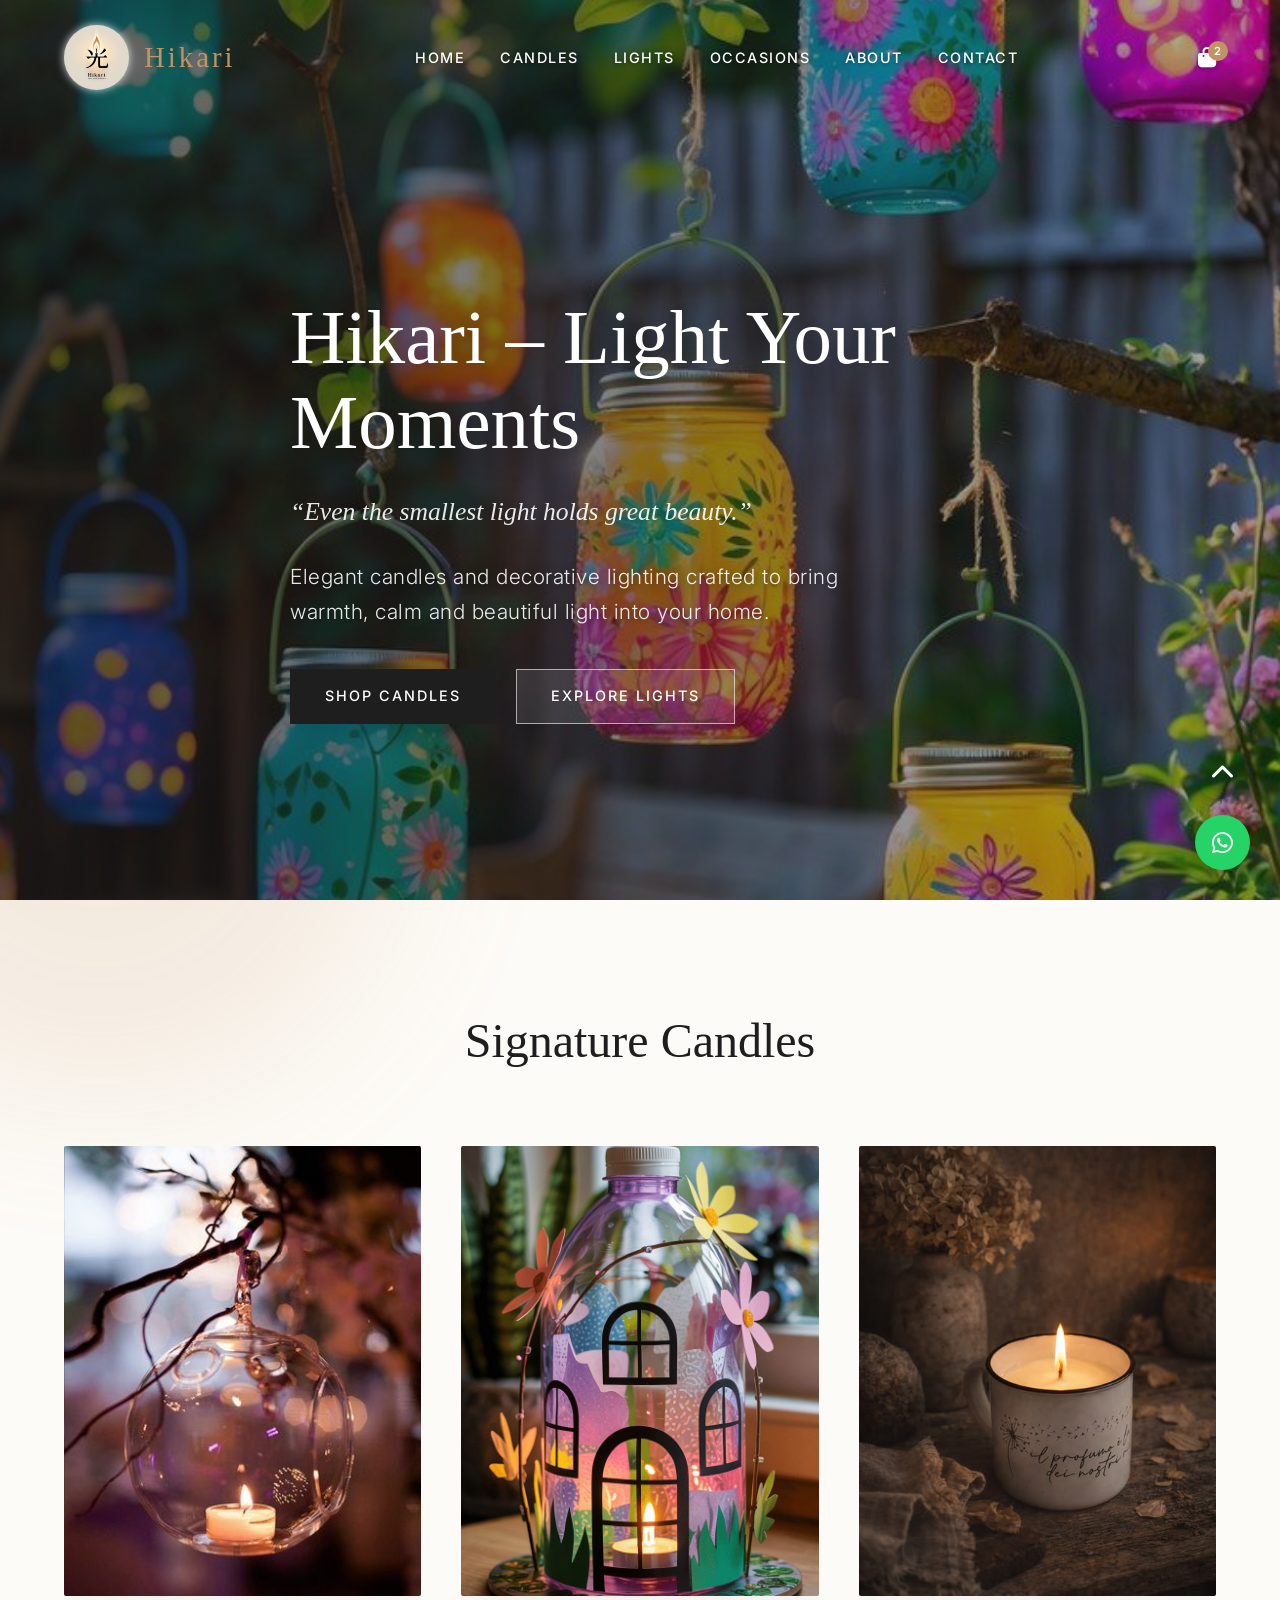
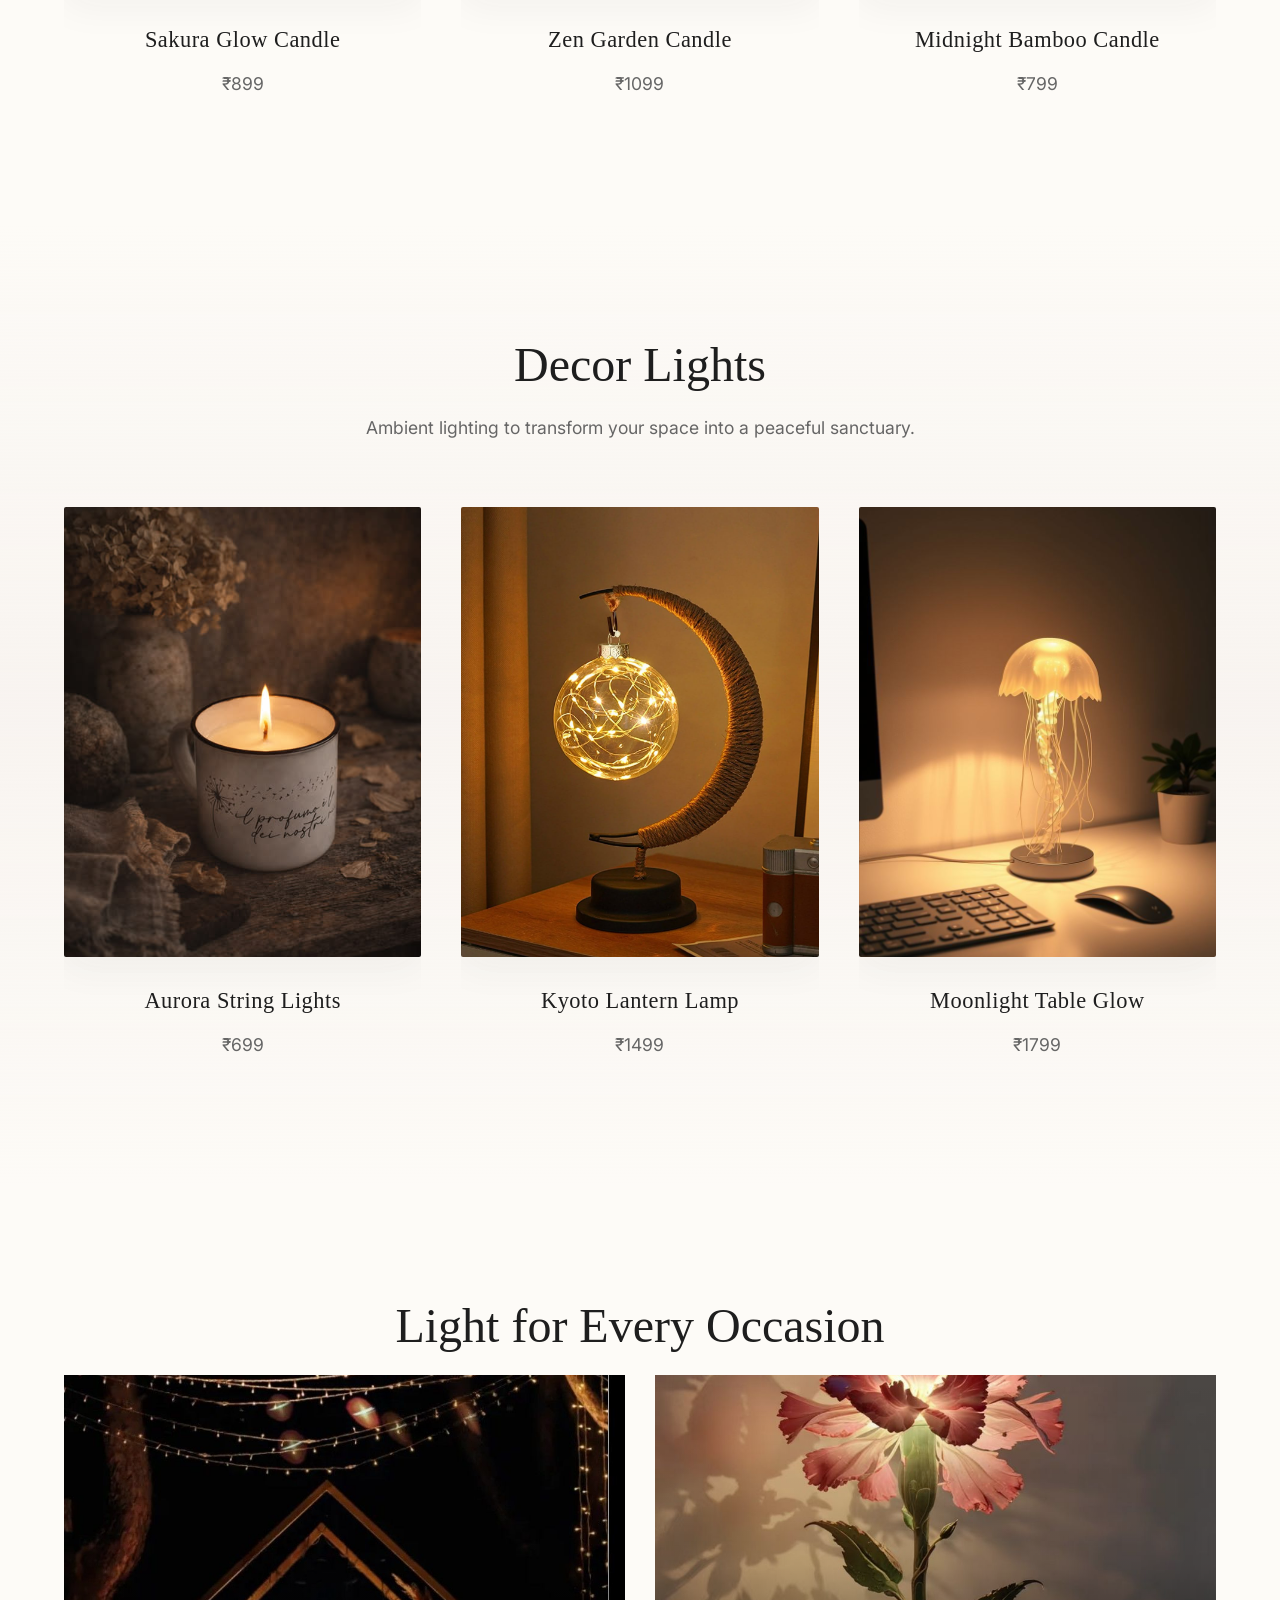
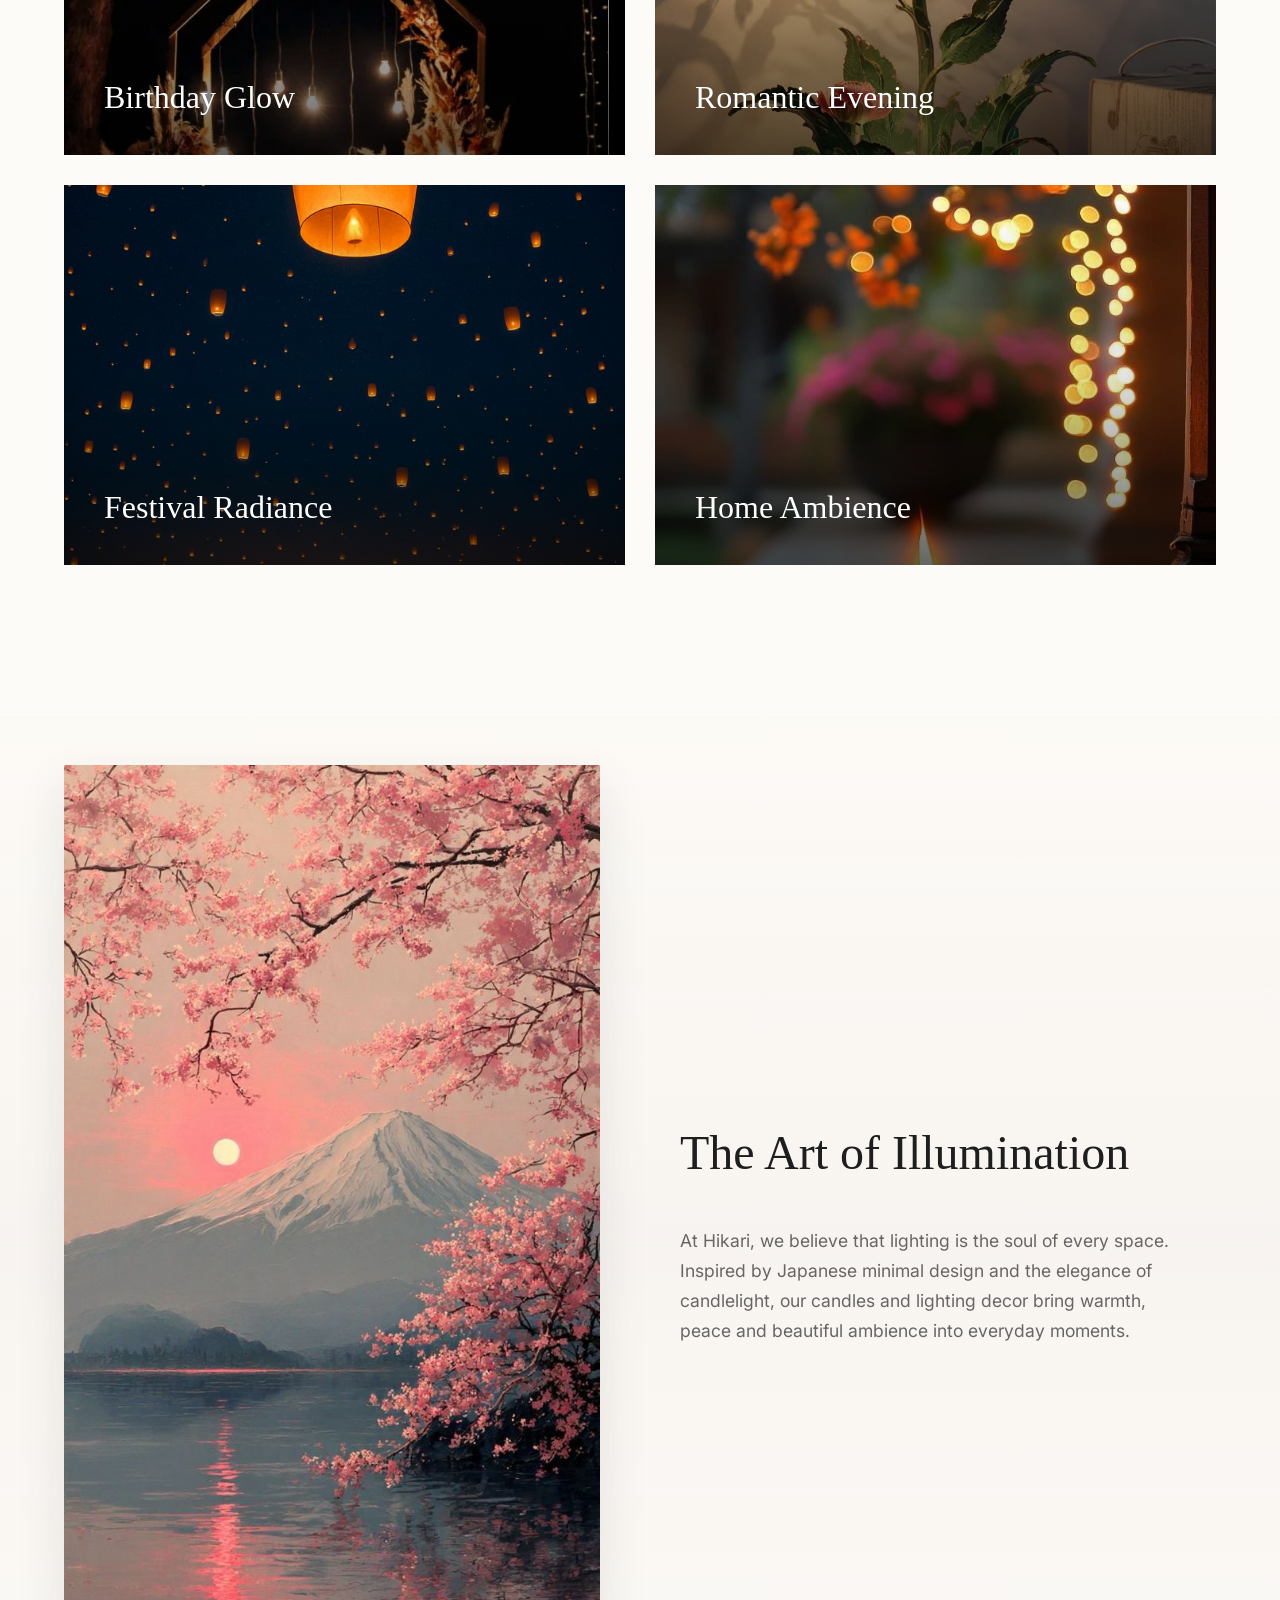
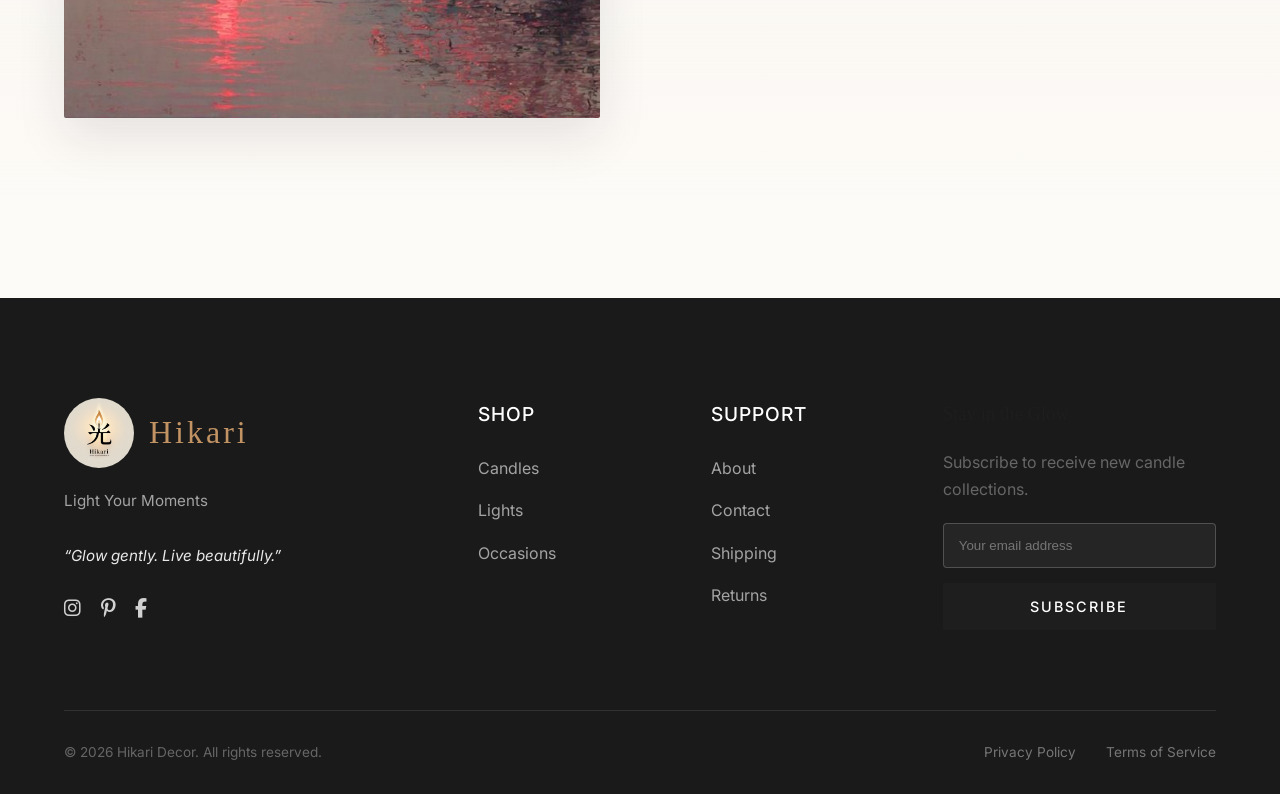
==== index.html @ 6f5111b5 "first commit" ====
<head>
    <meta charset="UTF-8">
    <meta name="viewport" content="width=device-width, initial-scale=1.0">
    <title>Hikari – Light Your Moments</title>
    <!-- Fonts -->
    <link rel="preconnect" href="https://fonts.googleapis.com">
    <link rel="preconnect" href="https://fonts.gstatic.com" crossorigin>
    <link
        href="https://fonts.googleapis.com/css2?family=Cinzel:wght@400;500;600;700&family=Inter:wght@300;400;500;600&display=swap"
        rel="stylesheet">
    <!-- Icons -->
    <link rel="icon" href="images/logo.jpeg">
    <link rel="stylesheet" href="https://cdnjs.cloudflare.com/ajax/libs/font-awesome/6.4.0/css/all.min.css">
    <!-- Styles -->
    <link rel="stylesheet" href="styles.css">
</head>

<body class="luxury-theme">

    <!-- Mini Cart Sidebar -->
    <div class="cart-overlay" id="cartOverlay"></div>
    <div class="cart-sidebar" id="cartSidebar">
        <div class="cart-header">
            <h3>Your Cart</h3>
            <button class="close-cart" id="closeCart" aria-label="Close Cart">
                <i class="fas fa-times"></i>
            </button>
        </div>
        <div class="cart-items">
            <!-- Example Items -->
            <div class="cart-item">
                <div class="item-details">
                    <p class="item-name">Sakura Glow Candle</p>
                    <p class="item-price">₹899</p>
                </div>
                <div class="item-qty">
                    <span>1</span>
                </div>
            </div>
            <div class="cart-item">
                <div class="item-details">
                    <p class="item-name">Aurora String Lights</p>
                    <p class="item-price">₹699</p>
                </div>
                <div class="item-qty">
                    <span>1</span>
                </div>
            </div>
        </div>
        <div class="cart-footer">
            <div class="cart-total">
                <span>Subtotal</span>
                <span>₹1598</span>
            </div>
            <button class="btn btn-outline btn-full" id="continueShopping">Continue Shopping</button>
            <button class="btn btn-primary btn-full checkout-btn">Checkout</button>
        </div>
    </div>

    <!-- Background Effects -->
    <div class="bg-effects">
        <div class="glow-orb orb-1"></div>
        <div class="glow-orb orb-2"></div>
        <div class="glow-orb orb-3"></div>
        <div id="particles-container"></div>
    </div>

    <!-- Sticky Navigation -->
    <nav class="navbar glass-nav" id="navbar">
        <div class="container nav-content">
            <a href="#home" class="logo" id="navLogo"
                style="display: flex; align-items: center; gap: 15px; text-decoration: none; position: relative;">
                <img src="images/logo.jpeg" alt="Hikari Logo" class="nav-logo-img">
                <span class="brand-name title-glow"
                    style="font-family: var(--font-serif); font-size: 1.8rem; font-weight: 500; color: var(--gold-highlight); letter-spacing: 3px; position: relative; z-index: 2;">Hikari</span>
            </a>
            <ul class="nav-links">
                <li><a href="#home">Home</a></li>
                <li><a href="#candles">Candles</a></li>
                <li><a href="#lights">Lights</a></li>
                <li><a href="#occasions">Occasions</a></li>
                <li><a href="#about">About</a></li>
                <li><a href="#contact">Contact</a></li>
            </ul>
            <div class="nav-icons">
                <a href="#" aria-label="Cart" class="cart-icon">
                    <i class="fas fa-shopping-bag"></i>
                    <span class="cart-count">2</span>
                </a>
                <button class="mobile-menu-btn" aria-label="Toggle Menu">
                    <i class="fas fa-bars"></i>
                </button>
            </div>
        </div>
    </nav>

    <!-- Hero Section -->
    <section id="home" class="hero luxury-hero hero-navbar-padding">
        <div class="hero-bg luxury-hero-bg"></div>
        <div class="hero-content container fade-in-up">
            <h1 class="hero-title glow-text">Hikari – Light Your Moments</h1>
            <p class="hero-quote"
                style="font-family: var(--font-serif); font-size: 1.6rem; font-style: italic; margin-bottom: 25px; color: rgba(255,255,255,0.9);">
                “Even the smallest light holds great beauty.”</p>
            <p class="hero-subtitle">Elegant candles and decorative lighting crafted to bring warmth, calm and beautiful
                light into your home.</p>
            <div class="hero-actions">
                <a href="#candles" class="btn btn-primary btn-glow">Shop Candles</a>
                <a href="#lights" class="btn btn-outline btn-glass">Explore Lights</a>
            </div>
        </div>
    </section>

    <!-- Candles Section -->
    <section id="candles" class="products section-padding">
        <div class="container">
            <div class="section-header text-center block-header">
                <h2 class="section-title">Signature Candles</h2>
            </div>
            <div class="product-grid columns-3">
                <!-- Product 1 -->
                <div class="product-card luxury-card reveal">
                    <div class="product-img-wrap">
                        <div class="product-img" style="background-image: url('images/candles/c1.jpg');"></div>
                    </div>
                    <div class="product-info">
                        <h3 class="product-name">Sakura Glow Candle</h3>
                        <p class="product-price">₹899</p>
                        <button class="btn btn-outline btn-full add-to-cart">Add to Cart</button>
                    </div>
                </div>
                <!-- Product 2 -->
                <div class="product-card luxury-card reveal" style="transition-delay: 0.1s;">
                    <div class="product-img-wrap">
                        <div class="product-img" style="background-image: url('images/candles/c2.jpg');"></div>
                    </div>
                    <div class="product-info">
                        <h3 class="product-name">Zen Garden Candle</h3>
                        <p class="product-price">₹1099</p>
                        <button class="btn btn-outline btn-full add-to-cart">Add to Cart</button>
                    </div>
                </div>
                <!-- Product 3 -->
                <div class="product-card luxury-card reveal" style="transition-delay: 0.2s;">
                    <div class="product-img-wrap">
                        <div class="product-img" style="background-image: url('images/candles/c3.jpg');"></div>
                    </div>
                    <div class="product-info">
                        <h3 class="product-name">Midnight Bamboo Candle</h3>
                        <p class="product-price">₹799</p>
                        <button class="btn btn-outline btn-full add-to-cart">Add to Cart</button>
                    </div>
                </div>
            </div>
        </div>
    </section>

    <!-- Lights Section -->
    <section id="lights" class="products section-padding alt-bg-gradient">
        <div class="container">
            <div class="section-header text-center block-header">
                <h2 class="section-title">Decor Lights</h2>
                <p class="section-desc">Ambient lighting to transform your space into a peaceful sanctuary.</p>
            </div>
            <div class="product-grid columns-3">
                <!-- Product 1 -->
                <div class="product-card luxury-card reveal">
                    <div class="product-img-wrap">
                        <div class="product-img" style="background-image: url('images/candles/c3.jpg');"></div>
                    </div>
                    <div class="product-info">
                        <h3 class="product-name">Aurora String Lights</h3>
                        <p class="product-price">₹699</p>
                        <button class="btn btn-outline btn-full add-to-cart">Add to Cart</button>
                    </div>
                </div>
                <!-- Product 2 -->
                <div class="product-card luxury-card reveal" style="transition-delay: 0.1s;">
                    <div class="product-img-wrap">
                        <div class="product-img" style="background-image: url('images/lights/l1.jpg');"></div>
                    </div>
                    <div class="product-info">
                        <h3 class="product-name">Kyoto Lantern Lamp</h3>
                        <p class="product-price">₹1499</p>
                        <button class="btn btn-outline btn-full add-to-cart">Add to Cart</button>
                    </div>
                </div>
                <!-- Product 3 -->
                <div class="product-card luxury-card reveal" style="transition-delay: 0.2s;">
                    <div class="product-img-wrap">
                        <div class="product-img" style="background-image: url('images/lights/l3.jpg');"></div>
                    </div>
                    <div class="product-info">
                        <h3 class="product-name">Moonlight Table Glow</h3>
                        <p class="product-price">₹1799</p>
                        <button class="btn btn-outline btn-full add-to-cart">Add to Cart</button>
                    </div>
                </div>
            </div>
        </div>
    </section>

    <!-- Occasions Section -->
    <section id="occasions" class="occasions section-padding">
        <div class="container">
            <h2 class="section-title text-center">Light for Every Occasion</h2>

            <div class="occasion-grid-4 reveal">
                <!-- Card 1 -->
                <div class="occasion-card">
                    <img src="images/occasions/bd.jpg" class="occasion-img" alt="Birthday Glow">
                    <div class="occasion-overlay">
                        <h4>Birthday Glow</h4>
                    </div>
                </div>
                <!-- Card 2 -->
                <div class="occasion-card">
                    <img src="images/occasions/r1.jpg" class="occasion-img" alt="Romantic Evening">
                    <div class="occasion-overlay">
                        <h4>Romantic Evening</h4>
                    </div>
                </div>
                <!-- Card 3 -->
                <div class="occasion-card">
                    <img src="images/occasions/fs.jpg" class="occasion-img" alt="Festival Radiance">
                    <div class="occasion-overlay">
                        <h4>Festival Radiance</h4>
                    </div>
                </div>
                <!-- Card 4 -->
                <div class="occasion-card">
                    <img src="images/occasions/hm.jpg" class="occasion-img" alt="Home Ambience">
                    <div class="occasion-overlay">
                        <h4>Home Ambience</h4>
                    </div>
                </div>
            </div>
        </div>
    </section>

    <!-- About Hikari -->
    <section id="about" class="about section-padding alt-bg-gradient">
        <div class="container">
            <div class="about-grid">
                <div class="about-img reveal">
                    <img src="images/art.jpg" alt="Making of Hikari Candles">
                </div>
                <div class="about-content reveal" style="transition-delay: 0.2s;">
                    <h2 class="section-title">The Art of Illumination</h2>
                    <p>At Hikari, we believe that lighting is the soul of every space. Inspired by Japanese minimal
                        design and the elegance of candlelight, our candles and lighting decor bring warmth, peace and
                        beautiful ambience into everyday moments.</p>
                </div>
            </div>
        </div>
    </section>

    <footer id="contact" class="footer luxury-footer">
        <div class="container footer-grid">
            <div class="footer-brand">
                <a href="#home" class="logo"
                    style="display: flex; align-items: center; gap: 15px; margin-bottom: 20px; text-decoration: none;">
                    <img src="images/logo.jpeg" alt="Hikari Logo" class="footer-logo-img" style="margin-bottom: 0;">
                    <span class="brand-name"
                        style="font-family: var(--font-serif); font-size: 2rem; font-weight: 500; color: var(--gold-highlight); letter-spacing: 3px;">
                        Hikari</span>
                </a>
                <p>Light Your Moments</p>
                <p style="font-style: italic; margin-top: 15px; color: rgba(255,255,255,0.9);">“Glow gently. Live
                    beautifully.”</p>
                <div class="social-links" style="margin-top: 25px;">
                    <a href="#" aria-label="Instagram"><i class="fab fa-instagram"></i></a>
                    <a href="#" aria-label="Pinterest"><i class="fab fa-pinterest-p"></i></a>
                    <a href="#" aria-label="Facebook"><i class="fab fa-facebook-f"></i></a>
                </div>
            </div>

            <div class="footer-links">
                <h3>Shop</h3>
                <ul>
                    <li><a href="#candles">Candles</a></li>
                    <li><a href="#lights">Lights</a></li>
                    <li><a href="#occasions">Occasions</a></li>
                </ul>
            </div>

            <div class="footer-links">
                <h3>Support</h3>
                <ul>
                    <li><a href="#about">About</a></li>
                    <li><a href="#contact">Contact</a></li>
                    <li><a href="#">Shipping</a></li>
                    <li><a href="#">Returns</a></li>
                </ul>
            </div>

            <div class="footer-newsletter">
                <h3>Stay in the Glow</h3>
                <p>Subscribe to receive new candle collections.</p>
                <form class="newsletter-form"
                    style="display: flex; flex-direction: column; gap: 15px; margin-top: 20px;">
                    <input type="email" placeholder="Your email address"
                        style="padding: 14px 15px; border: 1px solid rgba(255,255,255,0.2); background: rgba(255,255,255,0.05); color: white; border-radius: 4px; outline: none; transition: border-color 0.3s ease;">
                    <button type="submit" class="btn btn-primary"
                        style="padding: 14px 15px; width: 100%; text-align: center;">Subscribe</button>
                </form>
            </div>
        </div>

        <div class="footer-bottom container">
            <p>&copy; 2026 Hikari Decor. All rights reserved.</p>
            <div class="footer-legal">
                <a href="#">Privacy Policy</a>
                <a href="#">Terms of Service</a>
            </div>
        </div>
    </footer>

    <!-- Floating Widgets -->
    <div class="floating-widgets">
        <button class="floating-btn back-to-top" id="backToTop" aria-label="Back to Top">
            <i class="fas fa-chevron-up"></i>
        </button>
        <a href="https://wa.me/something" class="floating-btn whatsapp-btn" aria-label="Chat to Order"
            title="Chat to Order">
            <i class="fab fa-whatsapp"></i>
            <span class="tooltip">Chat to Order</span>
        </a>
    </div>

    <script src="script.js"></script>
</body>

</html>
---- styles.css ----
/* =========================================
   VARIABLES & TOKENS (LUXURY THEME)
   ========================================= */
:root {
    /* Color Theme */
    --bg-cream: #FDFBF7;
    --bg-cream-darker: #F5EFEB;
    --candle-glow: #FFA040;
    --glow-light: rgba(255, 160, 64, 0.3);
    --gold-highlight: #C29363;
    --text-dark: #1E1E1E; /* Charcoal */
    --text-muted: #666666;
    --white: #FFFFFF;

    /* Typography */
    --font-serif: 'Playfair Display', serif;
    --font-sans: 'Inter', sans-serif;

    /* Spacing & Layout */
    --section-padding: 100px 0;
    --container-width: 1280px;
    --border-radius: 6px;
    --transition: 0.4s cubic-bezier(0.25, 0.46, 0.45, 0.94);
    
    /* Box Shadows */
    --shadow-soft: 0 10px 40px rgba(30, 30, 30, 0.05);
    --shadow-hover: 0 20px 50px rgba(30, 30, 30, 0.1);
    --shadow-glow: 0 15px 35px var(--glow-light);
}

/* =========================================
   RESET & BASE STYLES
   ========================================= */
* {
    margin: 0;
    padding: 0;
    box-sizing: border-box;
}

html {
    scroll-behavior: smooth;
}

body.luxury-theme {
    font-family: var(--font-sans);
    color: var(--text-dark);
    background-color: var(--bg-cream);
    line-height: 1.7;
    overflow-x: hidden;
    position: relative;
}

/* Background Gradients & Effects */
.bg-effects {
    position: fixed;
    top: 0;
    left: 0;
    width: 100vw;
    height: 100vh;
    z-index: -2;
    pointer-events: none;
    background: linear-gradient(135deg, var(--bg-cream) 0%, #FAFAF5 50%, var(--bg-cream-darker) 100%);
}

#particles-container {
    position: absolute;
    top: 0;
    left: 0;
    width: 100%;
    height: 100%;
}

.particle {
    position: absolute;
    background-color: #ffb7c5; /* Soft sakura pink */
    opacity: 0;
    pointer-events: none;
    /* Create a petal shape using border-radius and box-shadow */
    border-radius: 15px 0 15px 0;
    box-shadow: inset -2px -2px 4px rgba(0,0,0,0.05);
    animation: fallSakura linear infinite;
    z-index: -1;
}

@keyframes fallSakura {
    0% {
        transform: translate3d(0, -10vh, 0) rotate(0deg);
        opacity: 0;
    }
    10% {
        opacity: 0.8;
    }
    90% {
        opacity: 0.8;
    }
    100% {
        transform: translate3d(var(--drift, 50px), 110vh, 0) rotate(var(--spin, 360deg));
        opacity: 0;
    }
}

/* =========================================
   GLITTER EFFECT
   ========================================= */
.glitter {
    position: absolute;
    width: 2px;
    height: 2px;
    background: var(--gold-highlight);
    border-radius: 50%;
    box-shadow: 0 0 4px var(--gold-highlight), 0 0 8px var(--white);
    opacity: 0;
    animation: sparkle infinite alternate ease-in-out;
    pointer-events: none;
    z-index: -1;
}

@keyframes sparkle {
    0% { transform: scale(0.5); opacity: 0; }
    50% { transform: scale(1.5); opacity: 0.8; }
    100% { transform: scale(0.5); opacity: 0; }
}

/* =========================================
   LOGO INTERACTIONS
   ========================================= */
.logo {
    position: relative;
    text-decoration: none;
}

.logo::before {
    content: '';
    position: absolute;
    top: 50%;
    left: 50%;
    width: 0;
    height: 0;
    background: radial-gradient(circle, rgba(200, 162, 122, 0.6) 0%, rgba(200, 162, 122, 0) 70%);
    border-radius: 50%;
    transform: translate(-50%, -50%);
    z-index: 1;
    opacity: 0;
    transition: width 0.4s ease, height 0.4s ease, opacity 0.4s ease;
    pointer-events: none;
}

.logo img {
    border-radius: 50%;
    position: relative;
    z-index: 2;
}

.logo img:hover {
    transform: scale(1.05);
}

.logo img:hover::before {
    width: 300px;
    height: 300px;
    opacity: 1;
}

.logo.ripple::after {
    content: '';
    position: absolute;
    top: 50%;
    left: 25px; /* Adjusting to center of image, not the whole flex container */
    width: 60px;
    height: 60px;
    background: transparent;
    border: 2px solid var(--gold-highlight);
    border-radius: 50%;
    transform: translate(-50%, -50%) scale(1);
    opacity: 1;
    animation: clickRipple 0.6s ease-out forwards;
    pointer-events: none;
}

@keyframes clickRipple {
    0% { transform: translate(-50%, -50%) scale(1); opacity: 0.8; }
    100% { transform: translate(-50%, -50%) scale(2.5); opacity: 0; }
}

/* =========================================
   BRAND NAME SHIMMER EFFECT
   ========================================= */
.brand-name {
    display: inline-block;
    cursor: pointer;
    transition: transform 0.3s ease, text-shadow 0.3s ease;
}

.brand-name:hover {
    transform: scale(1.05);
    text-shadow: 0 0 20px rgba(200, 162, 122, 0.8), 0 0 40px rgba(200, 162, 122, 0.4);
    /* Animated Gold Shimmer */
    background: linear-gradient(
        -45deg,
        var(--gold-highlight) 40%,
        #FFE5B4 50%,
        var(--gold-highlight) 60%
    );
    background-size: 200% auto;
    color: transparent;
    -webkit-background-clip: text;
    background-clip: text;
    animation: goldShimmer 2s linear infinite;
}

@keyframes goldShimmer {
    to {
        background-position: 200% center;
    }
}

.glow-orb {
    position: absolute;
    border-radius: 50%;
    filter: blur(80px);
    opacity: 0.15;
    z-index: -1;
}

.orb-1 {
    width: 400px;
    height: 400px;
    background: var(--candle-glow);
    top: -100px;
    right: -100px;
}

.orb-2 {
    width: 600px;
    height: 600px;
    background: var(--gold-highlight);
    bottom: -200px;
    left: -200px;
}

.orb-3 {
    width: 300px;
    height: 300px;
    background: var(--candle-glow);
    top: 50%;
    right: 20%;
}

.alt-bg-gradient {
    background: linear-gradient(to bottom, transparent, rgba(245, 239, 235, 0.6), transparent);
}

h1, h2, h3, h4, h5, h6 {
    font-family: var(--font-serif);
    font-weight: 400;
    color: var(--text-dark);
    margin-bottom: 1.2rem;
}

.section-title {
    font-size: 3rem;
    margin-bottom: 0.5rem;
    color: var(--text-dark);
}

.section-desc {
    font-size: 1.1rem;
    color: var(--text-muted);
    max-width: 600px;
    margin: 0 auto;
}

.block-header {
    margin-bottom: 4rem;
}

p {
    margin-bottom: 1.2rem;
    color: var(--text-muted);
}

a {
    text-decoration: none;
    color: inherit;
    transition: var(--transition);
}

ul {
    list-style: none;
}

img {
    max-width: 100%;
    height: auto;
    display: block;
}

.container {
    width: 90%;
    max-width: var(--container-width);
    margin: 0 auto;
}

.section-padding {
    padding: var(--section-padding);
}

.text-center {
    text-align: center;
}

/* =========================================
   BUTTONS
   ========================================= */
.btn {
    display: inline-block;
    padding: 14px 34px;
    font-family: var(--font-sans);
    font-size: 0.9rem;
    font-weight: 500;
    text-transform: uppercase;
    letter-spacing: 2px;
    border-radius: 0;
    cursor: pointer;
    transition: var(--transition);
    border: 1px solid transparent;
}

.btn-primary {
    background-color: var(--text-dark);
    color: var(--white);
}

.btn-primary:hover, .btn-primary.btn-glow:hover {
    background-color: var(--gold-highlight);
    color: var(--white);
    box-shadow: 0 0 15px rgba(200, 162, 122, 0.6);
    transform: translateY(-2px);
}

.btn-outline {
    background-color: transparent;
    border-color: var(--text-dark);
    color: var(--text-dark);
}

.btn-outline:hover {
    background-color: var(--text-dark);
    color: var(--white);
}

.btn-glass {
    border-color: rgba(255, 255, 255, 0.6);
    color: var(--white);
    background-color: rgba(255, 255, 255, 0.1);
    backdrop-filter: blur(5px);
}

.btn-glass:hover {
    background-color: var(--white);
    color: var(--text-dark);
    border-color: var(--white);
}

.btn-full {
    width: 100%;
}

/* =========================================
   NAVIGATION (GLASSMORPHISM)
   ========================================= */
.navbar {
    position: fixed;
    top: 0;
    left: 0;
    width: 100%;
    z-index: 9999;
    background-color: transparent;
    transition: all 0.5s ease;
    padding: 25px 0;
}

.navbar.scrolled {
    background-color: rgba(253, 251, 247, 0.85); /* semi-transparent cream */
    backdrop-filter: blur(12px);
    -webkit-backdrop-filter: blur(12px);
    padding: 15px 0;
    box-shadow: 0 4px 30px rgba(0, 0, 0, 0.05); /* Soft shadow */
    border-bottom: 1px solid rgba(255, 255, 255, 0.3); /* Slight border for glass effect */
}

/* Ensuring text is readable against hero but also light bg when scrolled */
.navbar .nav-links a, .navbar .nav-icons a {
    color: var(--white); /* Default to white for the dark hero */
    text-shadow: 0 1px 4px rgba(0,0,0,0.4); /* Help readability on hero */
}

.navbar.scrolled .nav-links a, .navbar.scrolled .nav-icons a {
    color: var(--text-dark); /* Switch to dark when scrolled */
    text-shadow: none;
}

.nav-content {
    display: flex;
    justify-content: space-between;
    align-items: center;
}

.logo {
    display: flex;
    align-items: center;
}

.nav-logo-img {
    height: 65px; /* Larger logo per requirements */
    mix-blend-mode: multiply; /* Removes white square background */
    transition: var(--transition);
}

/* Add a subtle highlight to logo so it reads on dark backgrounds if black */
.navbar:not(.scrolled) .nav-logo-img {
   filter: drop-shadow(0px 0px 4px rgba(255,255,255,0.8));
   mix-blend-mode: screen; /* Inverts for dark hero background */
}

.navbar.scrolled .nav-logo-img {
    height: 55px; /* shrink slightly on scroll */
    mix-blend-mode: multiply; /* Standard blend on light nav */
    filter: none;
}


.nav-links {
    display: flex;
    gap: 35px;
}

.nav-links a {
    font-size: 0.9rem;
    font-weight: 500;
    text-transform: uppercase;
    letter-spacing: 1.5px;
    position: relative;
}

.nav-links a::after {
    content: '';
    position: absolute;
    bottom: -6px;
    left: 0;
    width: 0;
    height: 1px;
    background-color: var(--gold-highlight);
    transition: var(--transition);
}

.nav-links a:hover::after, .nav-links a.active::after {
    width: 100%;
}

.nav-links a:hover {
    color: var(--gold-highlight);
    text-shadow: 0 0 10px rgba(200, 162, 122, 0.4);
}

.nav-icons {
    display: flex;
    align-items: center;
    gap: 25px;
}

.nav-icons a {
    font-size: 1.3rem;
}

.nav-icons a:hover {
    color: var(--gold-highlight);
    text-shadow: 0 0 10px rgba(200, 162, 122, 0.4);
}

.cart-icon {
    position: relative;
}

.cart-count {
    position: absolute;
    top: -6px;
    right: -12px;
    background-color: var(--gold-highlight);
    color: var(--white);
    font-size: 0.7rem;
    font-family: var(--font-sans);
    font-weight: 600;
    width: 20px;
    height: 20px;
    border-radius: 50%;
    display: flex;
    align-items: center;
    justify-content: center;
    text-shadow: none;
}

.mobile-menu-btn {
    display: none;
    background: none;
    border: none;
    font-size: 1.5rem;
    cursor: pointer;
    color: inherit;
}

/* =========================================
   HERO SECTION
   ========================================= */
.hero {
    height: 100vh;
    min-height: 700px;
    position: relative;
    display: flex;
    align-items: center;
    overflow: hidden;
    z-index: 1;
}

.hero-bg {
    position: absolute;
    top: 0;
    left: 0;
    width: 100%;
    height: 100%;
    background-image: url('images/hero.jpg');
    background-size: cover;
    background-position: center;
    z-index: -1;
    transform: scale(1.03); /* for slow animation */
    animation: luxuryZoom 25s infinite alternate ease-in-out;
}

/* Subtle dark gradient overlay so text is readable */
.hero-bg::after {
    content: '';
    position: absolute;
    top: 0;
    left: 0;
    width: 100%;
    height: 100%;
    background: linear-gradient(to right, rgba(20,20,20,0.7) 0%, rgba(20,20,20,0.3) 100%);
}

@keyframes luxuryZoom {
    0% { transform: scale(1) translate(0, 0); }
    100% { transform: scale(1.1) translate(-1%, 1%); }
}

.hero-content {
    color: var(--white);
    max-width: 700px;
    padding-top: 120px; /* Increased padding to prevent navbar overlap */
    position: relative;
    z-index: 10;
}

.hero-title {
    color: var(--white);
    font-size: 4.8rem;
    line-height: 1.1;
    margin-bottom: 25px;
    text-shadow: 0 4px 30px rgba(0,0,0,0.4);
}

/* Candle glow light around hero text */
.glow-text {
    animation: textGlow 4s infinite alternate ease-in-out;
}

@keyframes textGlow {
    0% { text-shadow: 0 4px 20px rgba(255, 160, 64, 0.2); }
    100% { text-shadow: 0 4px 40px rgba(255, 160, 64, 0.6); }
}

.hero-subtitle {
    color: rgba(255,255,255,0.9);
    font-size: 1.3rem;
    margin-bottom: 40px;
    font-weight: 300;
    max-width: 600px;
    letter-spacing: 0.5px;
    text-shadow: 0 2px 10px rgba(0,0,0,0.5);
}

.hero-actions {
    display: flex;
    gap: 20px;
}

/* =========================================
   PRODUCTS (CANDLES & LIGHTS) 3-COL GRID
   ========================================= */
.columns-3 {
    display: grid;
    grid-template-columns: repeat(3, 1fr);
    gap: 40px;
}

.luxury-card {
    background-color: transparent;
    transition: var(--transition);
    cursor: pointer;
}

.product-img-wrap {
    position: relative;
    height: 450px; /* Large product images */
    overflow: hidden;
    margin-bottom: 25px;
    background-color: #EFEFEF;
    box-shadow: var(--shadow-soft);
    border-radius: 2px;
}

.product-img {
    width: 100%;
    height: 100%;
    background-size: cover;
    background-position: center;
    transition: transform 1.2s cubic-bezier(0.25, 0.46, 0.45, 0.94);
}

/* Slight zoom animation & soft shadow on hover */
.luxury-card:hover .product-img {
    transform: scale(1.08);
}

.luxury-card:hover .product-img-wrap {
    box-shadow: var(--shadow-hover);
}

.product-info {
    text-align: center;
}

.product-name {
    font-size: 1.4rem;
    margin-bottom: 10px;
    letter-spacing: 0.5px;
}

.product-price {
    font-weight: 400;
    color: var(--text-muted);
    margin-bottom: 25px;
    font-size: 1.1rem;
    font-family: var(--font-sans);
}

.product-card {
    position: relative;
    overflow: hidden;
}

.add-to-cart {
    position: absolute;
    bottom: -60px;
    left: 50%;
    transform: translateX(-50%);
    width: 80%;
    opacity: 0;
    transition: all 0.4s cubic-bezier(0.175, 0.885, 0.32, 1.275);
    background: rgba(255, 255, 255, 0.95);
    color: var(--text-dark);
    box-shadow: 0 10px 20px rgba(0,0,0,0.1);
    backdrop-filter: blur(5px);
    z-index: 10;
}

.luxury-card:hover .add-to-cart {
    opacity: 1;
    bottom: 20px;
}

/* =========================================
   OCCASIONS SECTION (4-CARD GRID)
   ========================================= */
.occasion-grid-4 {
    display: grid;
    grid-template-columns: repeat(2, 1fr);
    gap: 30px;
}

.occasion-card {
    position: relative;
    height: 380px;
    overflow: hidden;
    cursor: pointer;
}

.occasion-img {
    position: absolute;
    inset: 0;
    width: 100%;
    height: 100%;
    object-fit: cover;
    transition: transform 1.5s ease;
}

.occasion-overlay {
    position: absolute;
    inset: 0;
    background: linear-gradient(to top, rgba(0,0,0,0.6) 0%, rgba(0,0,0,0.1) 50%, rgba(0,0,0,0) 100%);
    display: flex;
    align-items: flex-end;
    padding: 40px;
}

.occasion-card h4 {
    color: var(--white);
    font-size: 2rem;
    margin: 0;
    transform: translateY(10px);
    transition: var(--transition);
}

.occasion-card:hover .occasion-img {
    transform: scale(1.05);
}

.occasion-card:hover h4 {
    transform: translateY(0);
}

/* =========================================
   ABOUT SECTION
   ========================================= */
.about-grid {
    display: grid;
    grid-template-columns: 1fr 1fr;
    gap: 80px;
    align-items: center;
}

.about-img {
    position: relative;
    border-radius: 2px;
    overflow: hidden;
    box-shadow: var(--shadow-hover);
}

.about-content {
    padding-right: 40px;
}

.about-content .section-title {
    margin-bottom: 2rem;
}

.about-content p {
    font-size: 1.1rem;
    margin-bottom: 1.5rem;
}

/* =========================================
   FOOTER (INFORMATIVE)
   ========================================= */
.luxury-footer {
    background-color: #1A1A1A; /* Very dark background for informative footer */
    color: rgba(255, 255, 255, 0.7);
    padding-top: 100px;
    margin-top: 80px;
}

.footer-grid {
    display: grid;
    grid-template-columns: 2fr 1fr 1fr 1.5fr;
    gap: 50px;
    margin-bottom: 80px;
}

.footer-logo-img {
    height: 70px;
    margin-bottom: 25px;
    border-radius: 4px;
}

.footer-brand p {
    margin-bottom: 30px;
    max-width: 320px;
    color: rgba(255, 255, 255, 0.6);
    font-size: 0.95rem;
}

.social-links {
    display: flex;
    gap: 20px;
}

.social-links a {
    color: rgba(255, 255, 255, 0.8);
    font-size: 1.2rem;
}

.social-links a:hover {
    color: var(--gold-highlight);
    transform: translateY(-3px);
}

.footer-links h3 {
    color: var(--white);
    font-size: 1.2rem;
    margin-bottom: 25px;
    letter-spacing: 1px;
    text-transform: uppercase;
    font-family: var(--font-sans);
    font-weight: 500;
}

.footer-links ul {
    display: flex;
    flex-direction: column;
    gap: 15px;
}

.footer-links a {
    color: rgba(255, 255, 255, 0.6);
}

.footer-links a:hover {
    color: var(--white);
    letter-spacing: 0.5px; /* slight text expand on hover */
}

.contact-info li {
    display: flex;
    align-items: flex-start;
    gap: 12px;
    color: rgba(255, 255, 255, 0.6);
}

.contact-info i {
    color: var(--gold-highlight);
    margin-top: 6px;
    font-size: 1.1rem;
}

.footer-bottom {
    display: flex;
    justify-content: space-between;
    align-items: center;
    padding: 30px 0;
    border-top: 1px solid rgba(255,255,255,0.1);
    color: rgba(255,255,255,0.4);
    font-size: 0.85rem;
}

.footer-bottom p {
    margin: 0;
}

.footer-legal {
    display: flex;
    gap: 30px;
}

.footer-legal a:hover {
    color: var(--white);
}


/* =========================================
   ANIMATIONS & EFFECTS
   ========================================= */
.reveal {
    opacity: 0;
    transform: translateY(40px);
    transition: all 1s cubic-bezier(0.25, 0.46, 0.45, 0.94);
}

.reveal.active {
    opacity: 1;
    transform: translateY(0);
}

.fade-in-up {
    animation: fadeInUp 1.2s forwards cubic-bezier(0.25, 0.46, 0.45, 0.94);
    opacity: 0;
}

@keyframes fadeInUp {
    from {
        opacity: 0;
        transform: translateY(50px);
    }
    to {
        opacity: 1;
        transform: translateY(0);
    }
}

/* =========================================
   CART OVERLAY & SIDEBAR
   ========================================= */
.cart-overlay {
    position: fixed;
    inset: 0;
    background: rgba(0, 0, 0, 0.4);
    backdrop-filter: blur(4px);
    z-index: 99999;
    opacity: 0;
    visibility: hidden;
    transition: opacity 0.3s ease;
}

.cart-overlay.active {
    opacity: 1;
    visibility: visible;
}

.cart-sidebar {
    position: fixed;
    top: 0;
    right: -400px;
    width: 380px;
    height: 100vh;
    background: var(--white);
    box-shadow: -5px 0 25px rgba(0, 0, 0, 0.1);
    z-index: 100000;
    transition: right 0.4s cubic-bezier(0.4, 0, 0.2, 1);
    display: flex;
    flex-direction: column;
}

.cart-sidebar.active {
    right: 0;
}

.cart-header {
    padding: 25px 30px;
    border-bottom: 1px solid rgba(0,0,0,0.05);
    display: flex;
    justify-content: space-between;
    align-items: center;
}

.cart-header h3 {
    font-size: 1.5rem;
    margin: 0;
}

.close-cart {
    background: none;
    border: none;
    font-size: 1.2rem;
    cursor: pointer;
    color: var(--text-muted);
    transition: color 0.3s ease;
}

.close-cart:hover {
    color: var(--text-dark);
}

.cart-items {
    padding: 30px;
    flex: 1;
    overflow-y: auto;
    display: flex;
    flex-direction: column;
    gap: 25px;
}

.cart-item {
    display: flex;
    justify-content: space-between;
    align-items: center;
    border-bottom: 1px solid rgba(0,0,0,0.05);
    padding-bottom: 20px;
}

.item-name {
    font-family: var(--font-serif);
    font-size: 1.1rem;
    font-weight: 600;
    margin-bottom: 5px;
}

.item-price {
    color: var(--text-muted);
}

.item-qty span {
    display: inline-block;
    padding: 5px 15px;
    background: var(--bg-color);
    border-radius: 4px;
    font-size: 0.9rem;
}

.cart-footer {
    padding: 30px;
    background: var(--bg-color);
    border-top: 1px solid rgba(0,0,0,0.05);
}

.cart-total {
    display: flex;
    justify-content: space-between;
    font-size: 1.2rem;
    font-weight: 600;
    margin-bottom: 25px;
}

.cart-footer .btn {
    margin-bottom: 10px;
}

/* =========================================
   FLOATING WIDGETS
   ========================================= */
.floating-widgets {
    position: fixed;
    bottom: 30px;
    right: 30px;
    display: flex;
    flex-direction: column;
    gap: 15px;
    z-index: 9999;
}

.floating-btn {
    width: 55px;
    height: 55px;
    border-radius: 50%;
    display: flex;
    align-items: center;
    justify-content: center;
    font-size: 1.5rem;
    color: var(--white);
    text-decoration: none;
    position: relative;
    box-shadow: 0 10px 25px rgba(0, 0, 0, 0.15);
    transition: transform 0.3s ease, box-shadow 0.3s ease;
    border: none;
    cursor: pointer;
}

.whatsapp-btn {
    background: #25D366;
    animation: glow-pulse 2s infinite ease-in-out alternate;
}

@keyframes glow-pulse {
    0% { box-shadow: 0 0 10px rgba(37, 211, 102, 0.4); }
    100% { box-shadow: 0 0 25px rgba(37, 211, 102, 0.8); }
}

.whatsapp-btn:hover {
    transform: translateY(-5px);
}

.back-to-top {
    background: var(--accent-gold);
    opacity: 0;
    visibility: hidden;
    transform: translateY(20px);
    transition: all 0.4s ease;
}

.back-to-top.visible {
    opacity: 1;
    visibility: visible;
    transform: translateY(0);
}

.back-to-top:hover {
    background: #b08253;
    transform: translateY(-5px);
}

.tooltip {
    position: absolute;
    right: 70px;
    background: var(--white);
    color: var(--text-dark);
    padding: 8px 15px;
    border-radius: 20px;
    font-size: 0.9rem;
    font-weight: 500;
    white-space: nowrap;
    opacity: 0;
    visibility: hidden;
    transform: translateX(10px);
    transition: all 0.3s ease;
    box-shadow: 0 5px 15px rgba(0,0,0,0.1);
}

.whatsapp-btn:hover .tooltip {
    opacity: 1;
    visibility: visible;
    transform: translateX(0);
}

/* =========================================
   RESPONSIVE DESIGN
   ========================================= */
@media (max-width: 1024px) {
    .columns-3 {
        grid-template-columns: repeat(2, 1fr);
    }
    .footer-grid {
        grid-template-columns: repeat(2, 1fr);
    }
    .hero-title {
        font-size: 4rem;
    }
    .product-img-wrap {
        height: 380px;
    }
}

@media (max-width: 768px) {
    .nav-links, .nav-icons:not(.cart-icon):not(.mobile-menu-btn) {
        display: none;
    }
    
    .nav-icons .cart-icon, .mobile-menu-btn {
        display: block;
    }
    
    .navbar .nav-icons a {
       color: inherit;
    }
    
    .hero-title {
        font-size: 3rem;
    }
    
    .hero-subtitle {
        font-size: 1.1rem;
    }
    
    .about-grid, .occasion-grid-4 {
        grid-template-columns: 1fr;
    }
    
    .hero-actions {
        flex-direction: column;
    }
    
    .product-img-wrap {
        height: 400px;
    }
}

@media (max-width: 576px) {
    .columns-3 {
        grid-template-columns: 1fr;
    }
    .footer-grid {
        grid-template-columns: 1fr;
    }
    .section-padding {
        padding: 60px 0;
    }
    .hero-title {
        font-size: 2.5rem;
    }
}
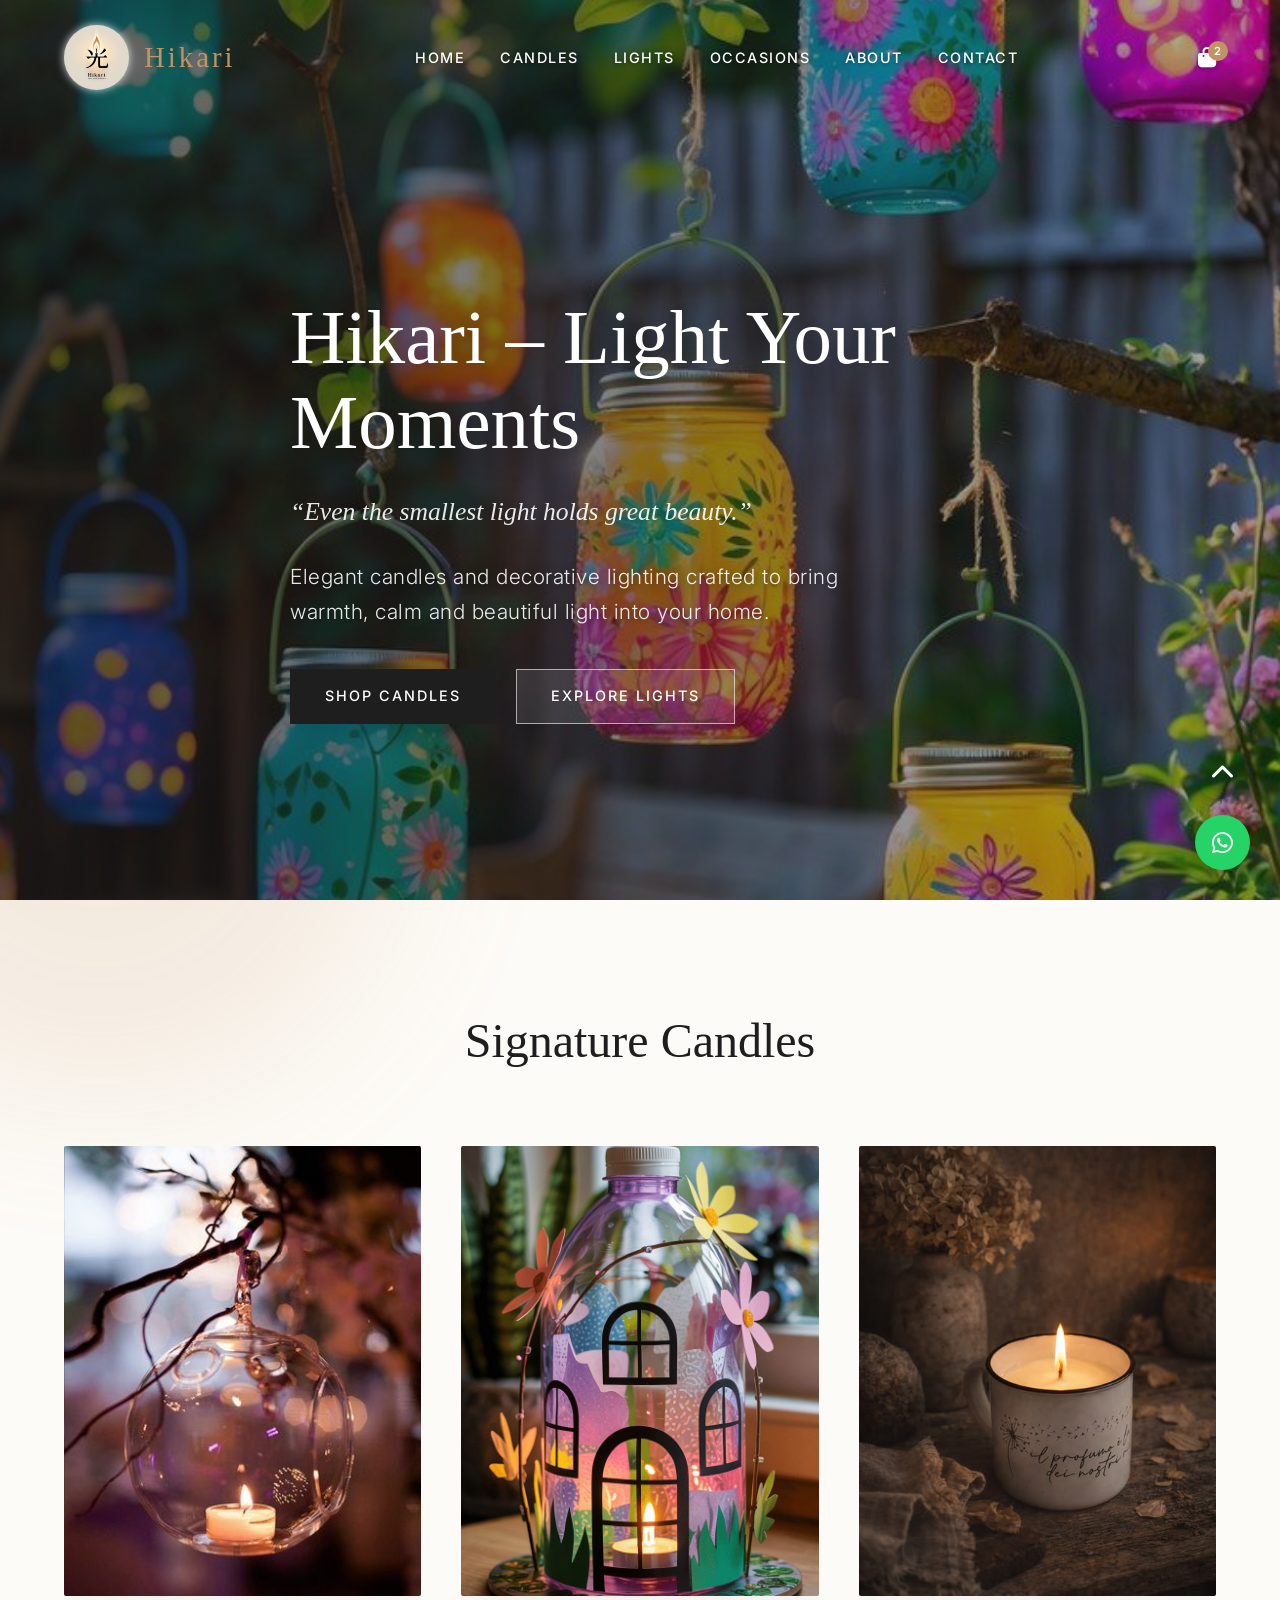
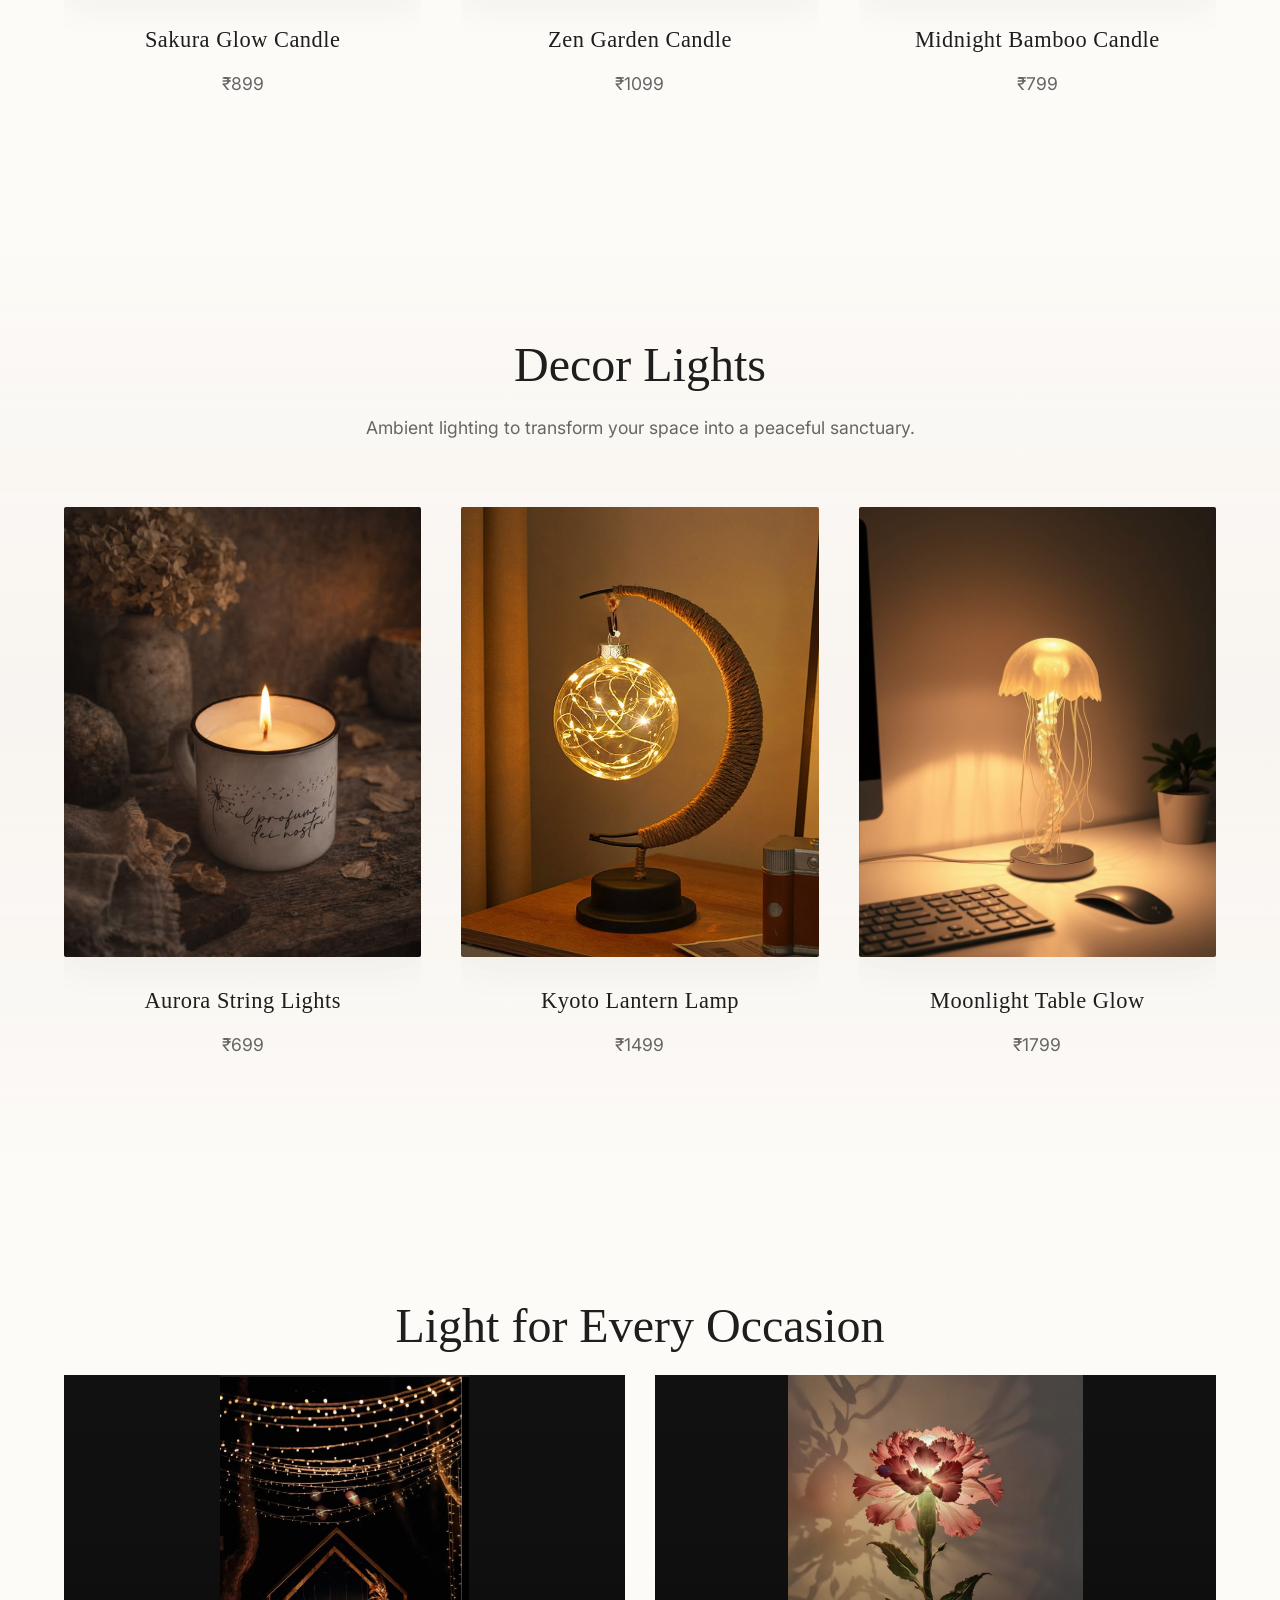
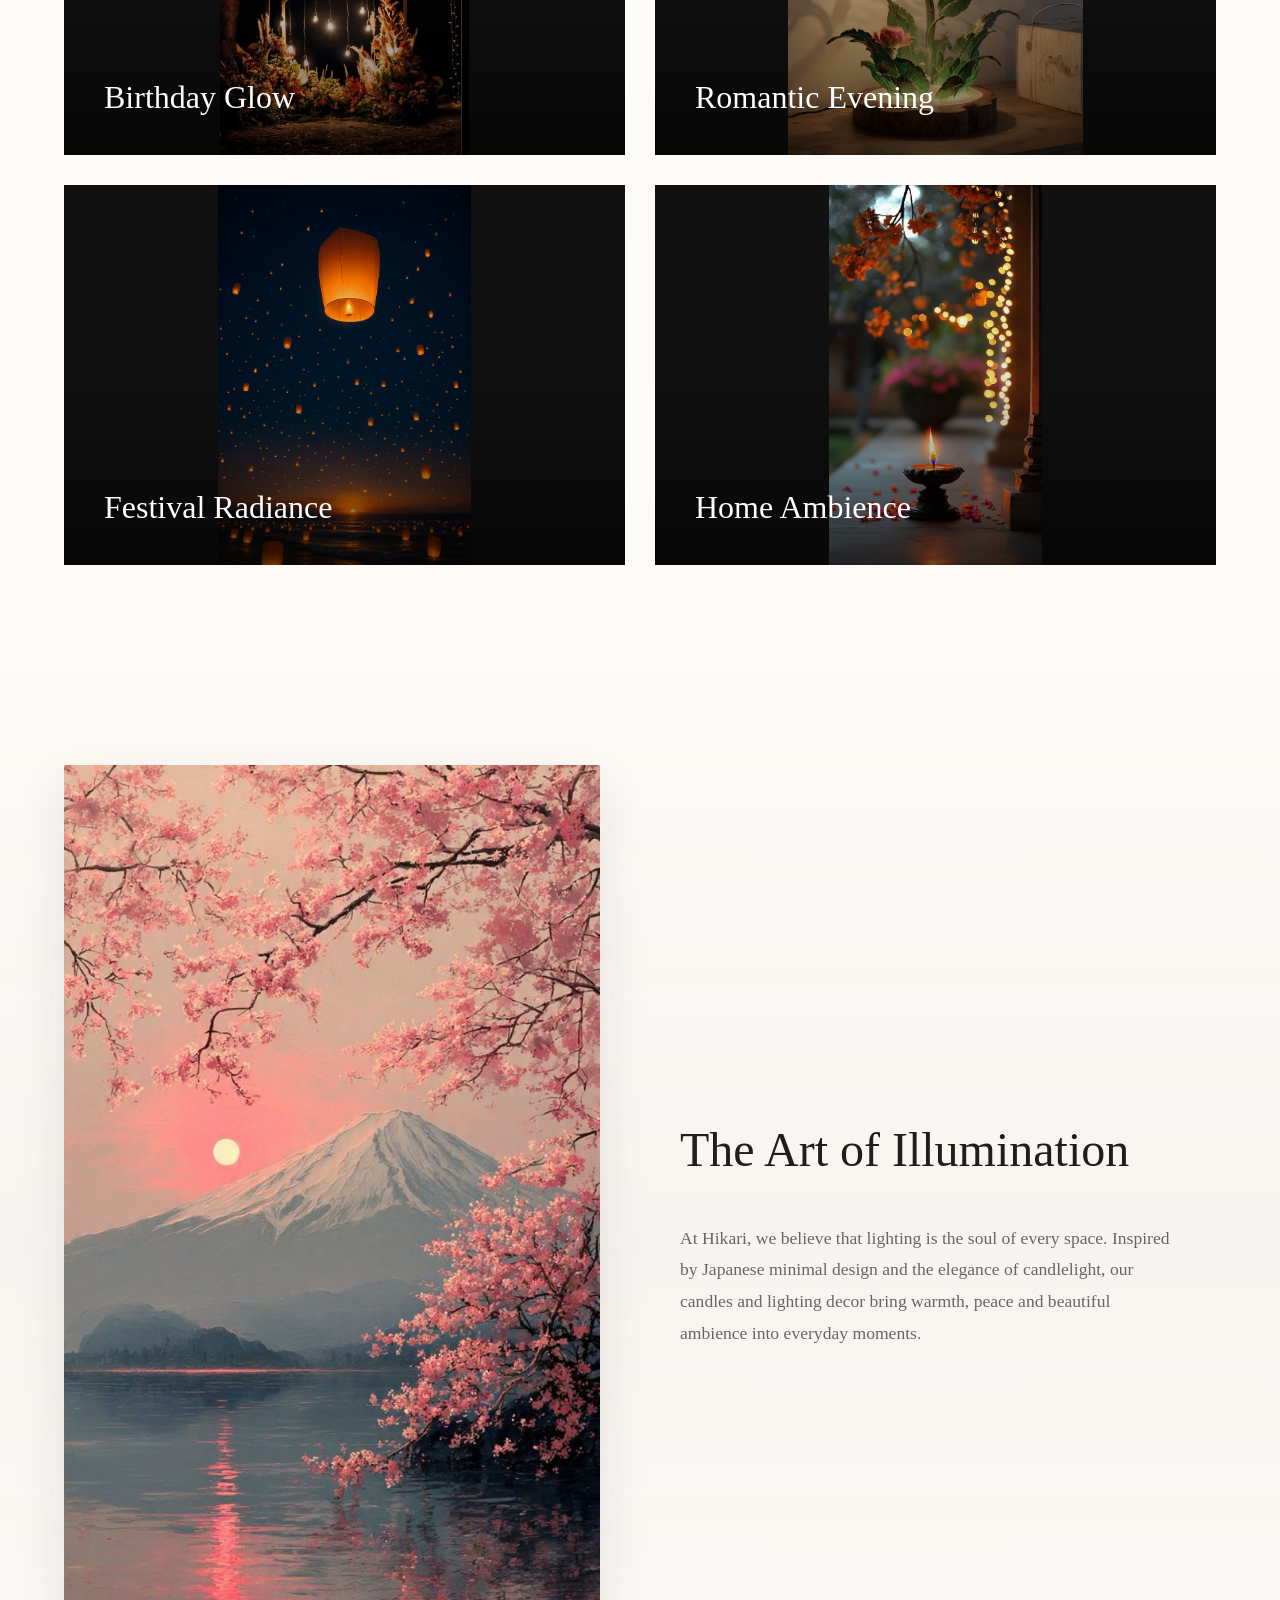
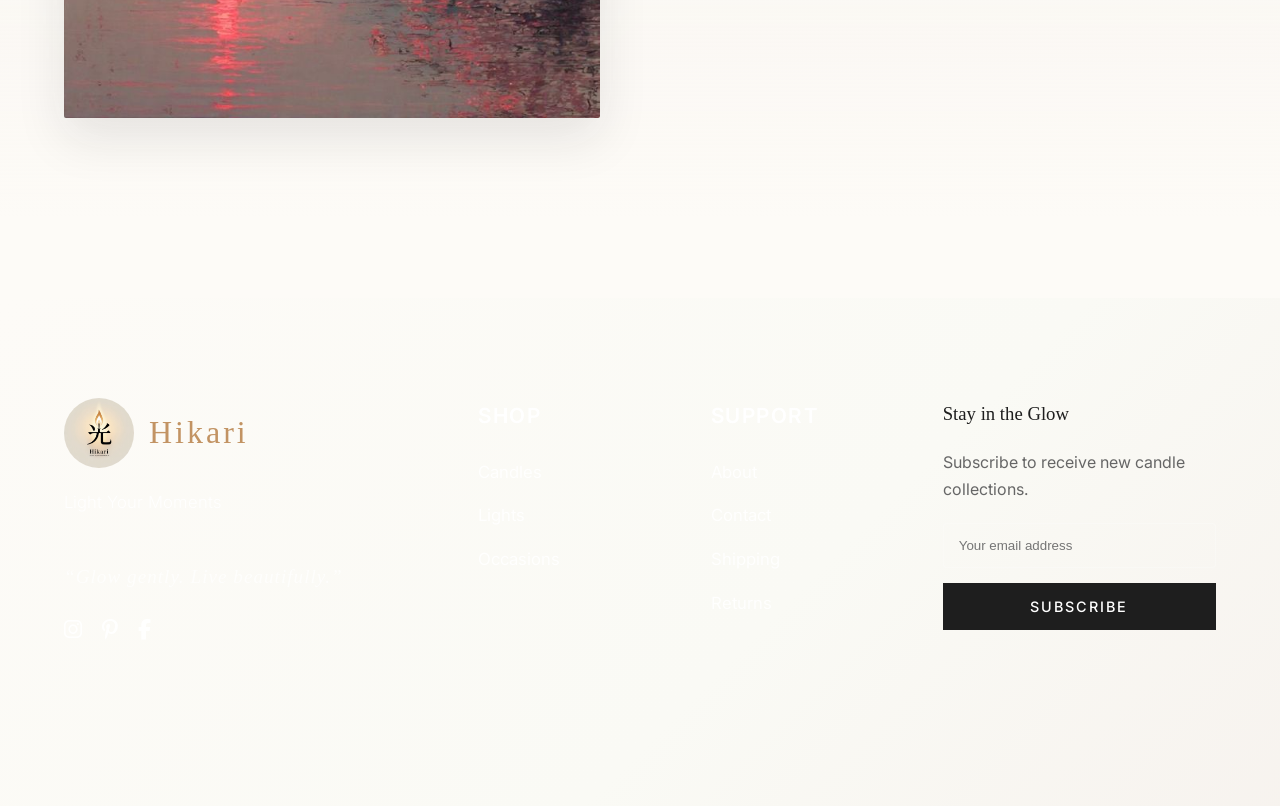
==== commit 16690559: "Update footer quote with glitter effects" ====
--- a/index.html
+++ b/index.html
@@ -255,8 +255,11 @@
         </div>
     </section>
 
-    <footer id="contact" class="footer luxury-footer">
-        <div class="container footer-grid">
+    <footer id="contact" class="footer luxury-footer" style="position: relative; overflow: hidden;">
+        <!-- Footer specific glitter background -->
+        <div id="footer-glitter" class="bg-effects" style="position: absolute; z-index: 0; pointer-events: none;"></div>
+        
+        <div class="container footer-grid" style="position: relative; z-index: 1;">
             <div class="footer-brand">
                 <a href="#home" class="logo"
                     style="display: flex; align-items: center; gap: 15px; margin-bottom: 20px; text-decoration: none;">
@@ -266,8 +269,9 @@
                         Hikari</span>
                 </a>
                 <p>Light Your Moments</p>
-                <p style="font-style: italic; margin-top: 15px; color: rgba(255,255,255,0.9);">“Glow gently. Live
-                    beautifully.”</p>
+                <div class="footer-quote brand-name" style="font-family: var(--font-serif); font-style: italic; font-size: 1.2rem; margin-top: 15px; font-weight: 500; letter-spacing: 1px;">
+                    “Glow gently. Live beautifully.”
+                </div>
                 <div class="social-links" style="margin-top: 25px;">
                     <a href="#" aria-label="Instagram"><i class="fab fa-instagram"></i></a>
                     <a href="#" aria-label="Pinterest"><i class="fab fa-pinterest-p"></i></a>
--- a/styles.css
+++ b/styles.css
@@ -696,10 +696,12 @@
 
 .occasion-img {
     position: absolute;
-    inset: 0;
+    top: 0;
+    left: 0;
     width: 100%;
     height: 100%;
-    object-fit: cover;
+    object-fit: contain; /* Shows the full image without cropping */
+    background-color: #111; /* Add a dark background to fill empty space if images are non-standard ratios */
     transition: transform 1.5s ease;
 }
 
@@ -756,6 +758,9 @@
 .about-content p {
     font-size: 1.1rem;
     margin-bottom: 1.5rem;
+    font-family: var(--font-serif); /* Modern, elegant Cinzel font */
+    font-weight: 400;
+    line-height: 1.8;
 }
 
 /* =========================================
@@ -784,8 +789,9 @@
 .footer-brand p {
     margin-bottom: 30px;
     max-width: 320px;
-    color: rgba(255, 255, 255, 0.6);
-    font-size: 0.95rem;
+    color: rgba(255, 255, 255, 0.9); /* Brighter base text */
+    font-size: 1.05rem; /* Larger font */
+    font-weight: 300;
 }
 
 .social-links {
@@ -794,8 +800,8 @@
 }
 
 .social-links a {
-    color: rgba(255, 255, 255, 0.8);
-    font-size: 1.2rem;
+    color: rgba(255, 255, 255, 0.9);
+    font-size: 1.3rem;
 }
 
 .social-links a:hover {
@@ -805,12 +811,12 @@
 
 .footer-links h3 {
     color: var(--white);
-    font-size: 1.2rem;
+    font-size: 1.3rem;
     margin-bottom: 25px;
-    letter-spacing: 1px;
+    letter-spacing: 1.5px;
     text-transform: uppercase;
     font-family: var(--font-sans);
-    font-weight: 500;
+    font-weight: 600;
 }
 
 .footer-links ul {
@@ -820,25 +826,29 @@
 }
 
 .footer-links a {
-    color: rgba(255, 255, 255, 0.6);
+    color: rgba(255, 255, 255, 0.85); /* Brighter link text */
+    font-size: 1.05rem;
+    font-weight: 400;
 }
 
 .footer-links a:hover {
     color: var(--white);
-    letter-spacing: 0.5px; /* slight text expand on hover */
+    text-shadow: 0 0 10px rgba(255,255,255,0.4); /* Add glowing readability */
 }
 
 .contact-info li {
     display: flex;
     align-items: flex-start;
     gap: 12px;
-    color: rgba(255, 255, 255, 0.6);
+    color: rgba(255, 255, 255, 0.9); /* Brighter info text */
+    font-size: 1.05rem;
+    font-weight: 400;
 }
 
 .contact-info i {
     color: var(--gold-highlight);
     margin-top: 6px;
-    font-size: 1.1rem;
+    font-size: 1.2rem;
 }
 
 .footer-bottom {
@@ -846,9 +856,10 @@
     justify-content: space-between;
     align-items: center;
     padding: 30px 0;
-    border-top: 1px solid rgba(255,255,255,0.1);
-    color: rgba(255,255,255,0.4);
-    font-size: 0.85rem;
+    border-top: 1px solid rgba(255,255,255,0.2);
+    color: rgba(255,255,255,0.8); /* Brighter copyright and links */
+    font-size: 0.95rem;
+    font-weight: 400;
 }
 
 .footer-bottom p {
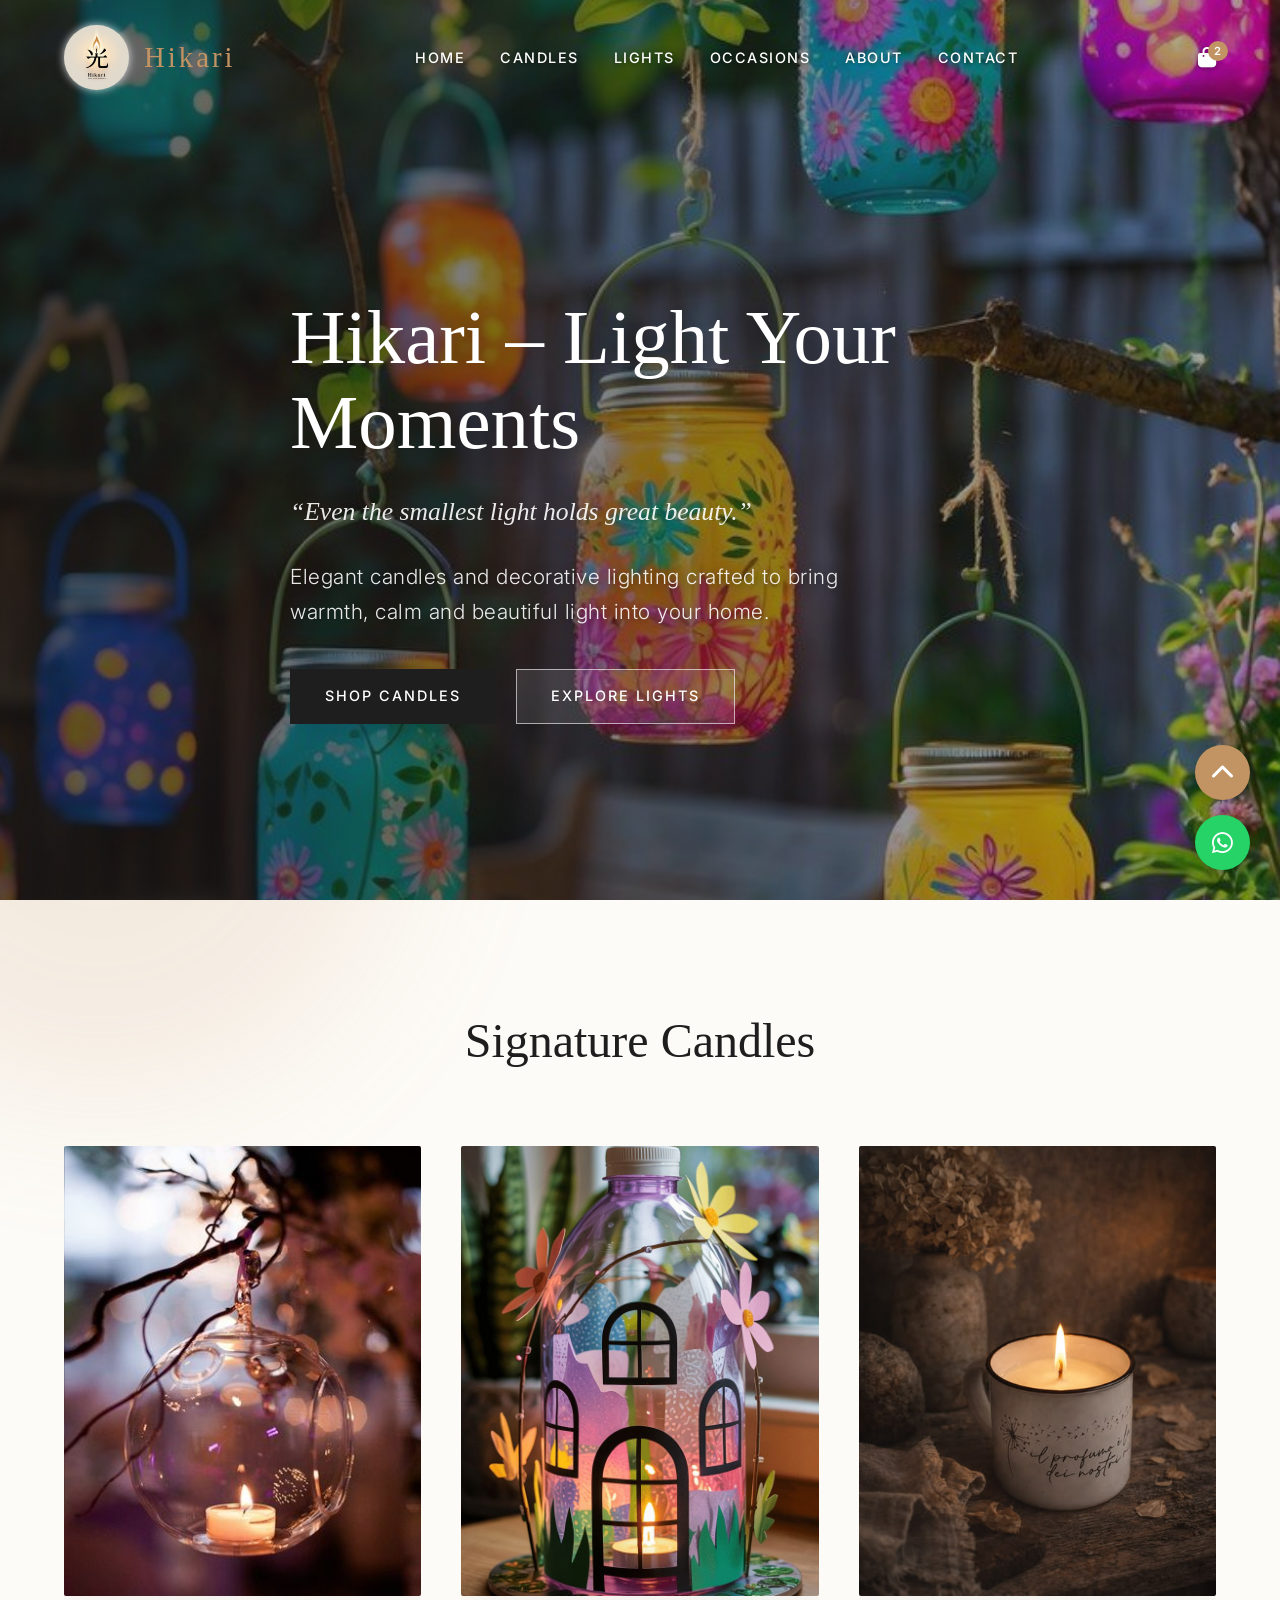
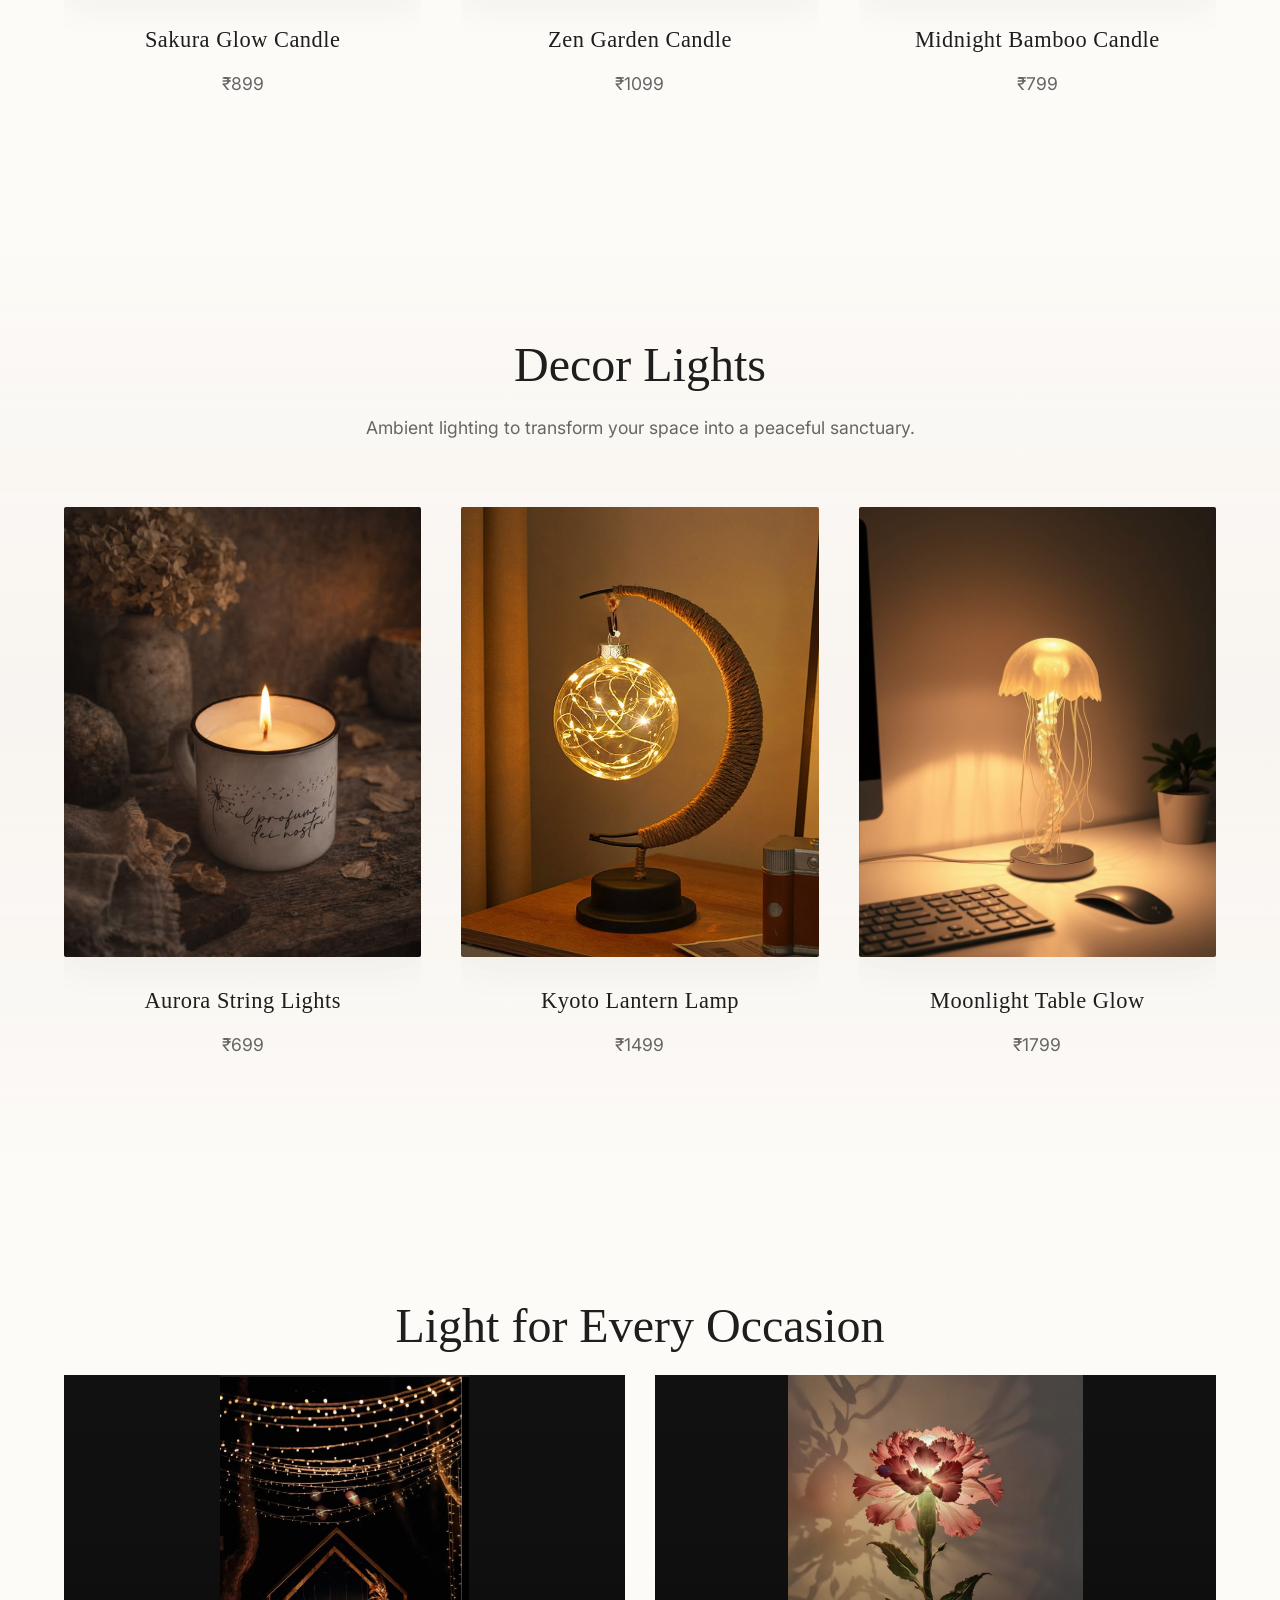
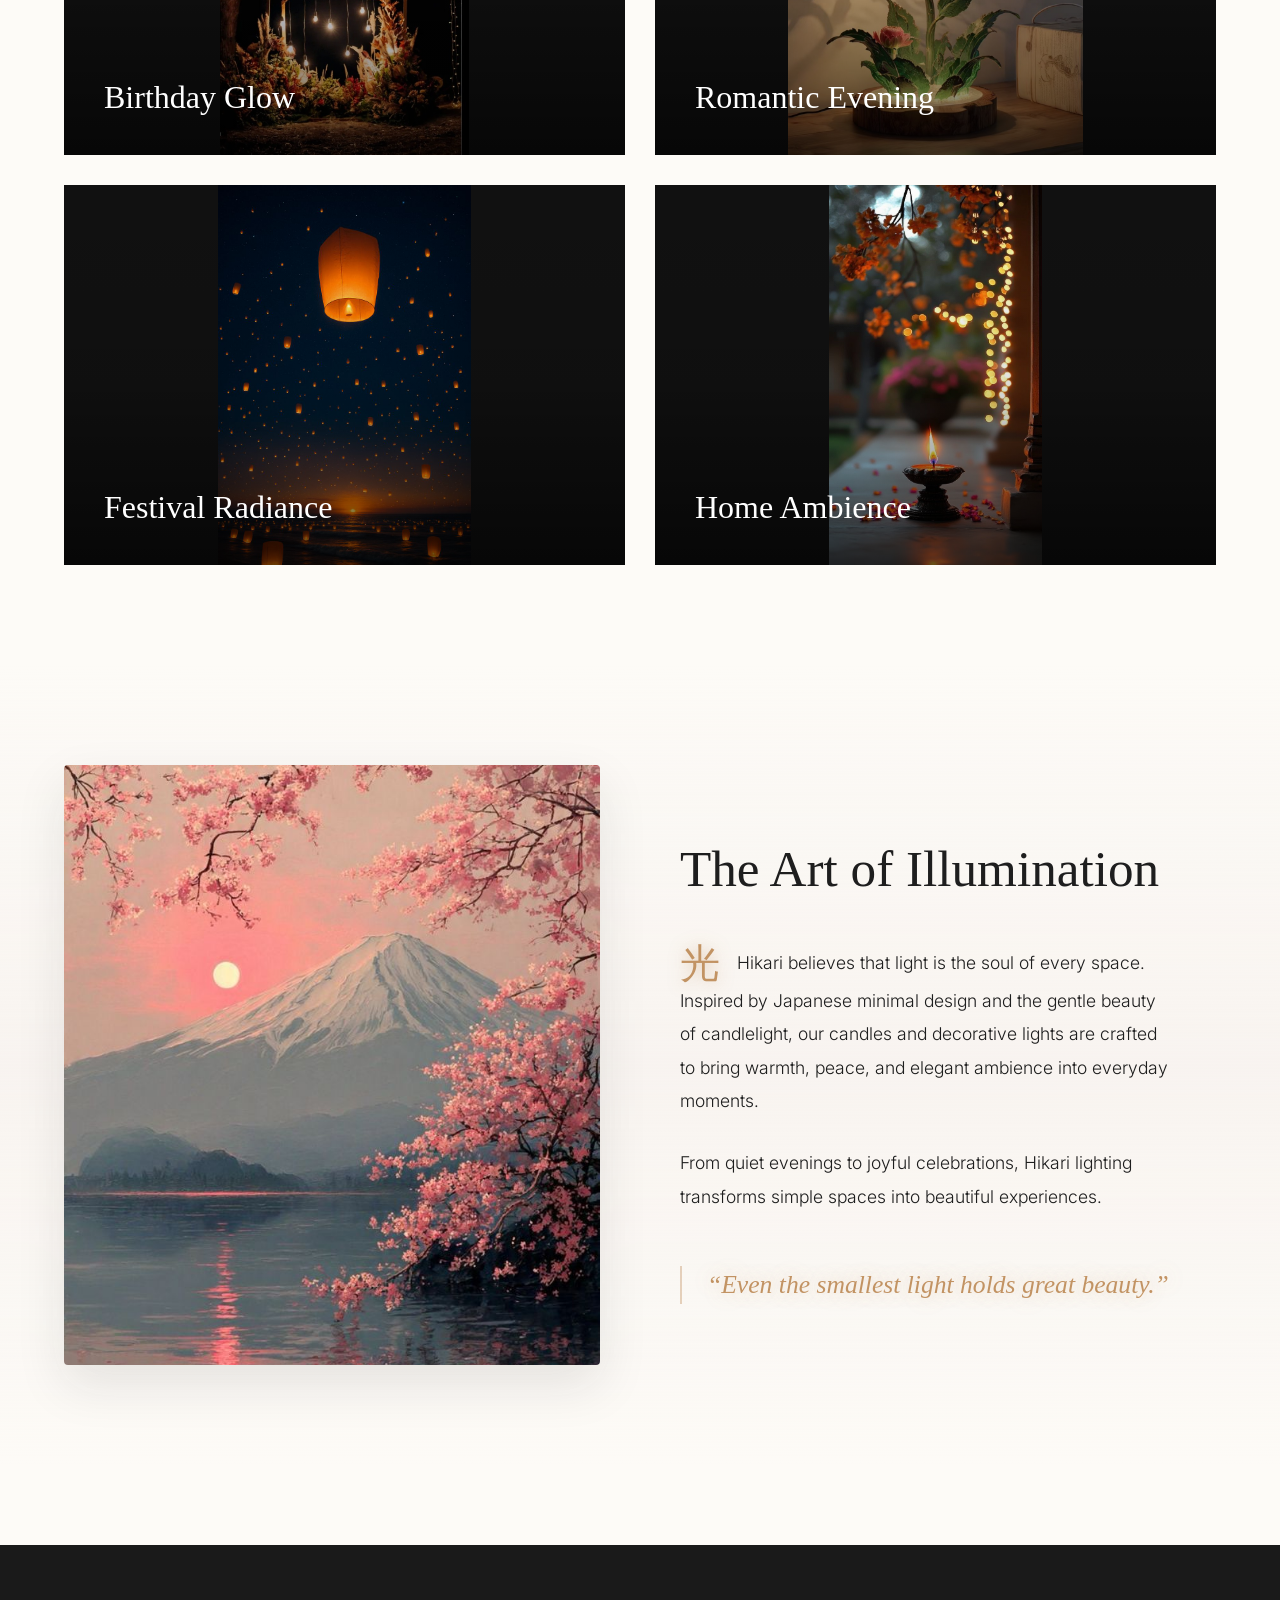
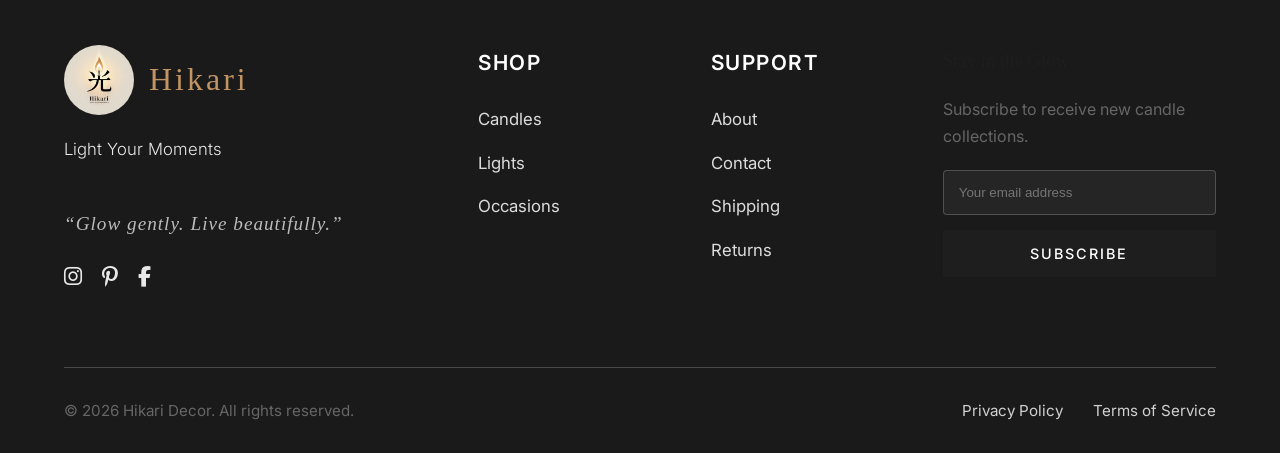
==== commit da17bc05: "the fonts are changed with sakura effects" ====
--- a/index.html
+++ b/index.html
@@ -247,17 +247,17 @@
                 </div>
                 <div class="about-content reveal" style="transition-delay: 0.2s;">
                     <h2 class="section-title">The Art of Illumination</h2>
-                    <p>At Hikari, we believe that lighting is the soul of every space. Inspired by Japanese minimal
-                        design and the elegance of candlelight, our candles and lighting decor bring warmth, peace and
-                        beautiful ambience into everyday moments.</p>
+                    <p><span class="kanji-highlight">光</span> Hikari believes that light is the soul of every space. Inspired by Japanese minimal design and the gentle beauty of candlelight, our candles and decorative lights are crafted to bring warmth, peace, and elegant ambience into everyday moments.</p>
+                    <p>From quiet evenings to joyful celebrations, Hikari lighting transforms simple spaces into beautiful experiences.</p>
+                    <blockquote class="about-quote">
+                        “Even the smallest light holds great beauty.”
+                    </blockquote>
                 </div>
             </div>
         </div>
     </section>
 
     <footer id="contact" class="footer luxury-footer" style="position: relative; overflow: hidden;">
-        <!-- Footer specific glitter background -->
-        <div id="footer-glitter" class="bg-effects" style="position: absolute; z-index: 0; pointer-events: none;"></div>
         
         <div class="container footer-grid" style="position: relative; z-index: 1;">
             <div class="footer-brand">
--- a/styles.css
+++ b/styles.css
@@ -738,29 +738,73 @@
     grid-template-columns: 1fr 1fr;
     gap: 80px;
     align-items: center;
+    position: relative;
+    z-index: 5;
 }
 
 .about-img {
     position: relative;
-    border-radius: 2px;
+    border-radius: 4px;
     overflow: hidden;
     box-shadow: var(--shadow-hover);
+    height: 100%;
+    min-height: 600px;
+}
+
+.about-img img {
+    position: absolute;
+    top: 0;
+    left: 0;
+    width: 100%;
+    height: 100%;
+    object-fit: cover;
 }
 
 .about-content {
     padding-right: 40px;
+    display: flex;
+    flex-direction: column;
+    justify-content: center;
+    position: relative;
+    z-index: 6;
 }
 
 .about-content .section-title {
     margin-bottom: 2rem;
+    font-size: 3.2rem;
+    color: var(--text-dark);
 }
 
 .about-content p {
     font-size: 1.1rem;
-    margin-bottom: 1.5rem;
-    font-family: var(--font-serif); /* Modern, elegant Cinzel font */
-    font-weight: 400;
-    line-height: 1.8;
+    margin-bottom: 1.8rem;
+    font-family: var(--font-sans);
+    font-weight: 300;
+    line-height: 1.9;
+    color: var(--text-dark);
+}
+
+.kanji-highlight {
+    font-size: 2.5rem;
+    color: var(--gold-highlight);
+    font-family: "Yu Mincho", "MS Mincho", serif;
+    text-shadow: 0 0 15px rgba(194, 147, 99, 0.5);
+    display: inline-block;
+    vertical-align: middle;
+    margin-right: 12px;
+    line-height: 1;
+}
+
+.about-quote {
+    font-family: var(--font-serif);
+    font-size: 1.6rem;
+    font-style: italic;
+    color: var(--gold-highlight);
+    margin-top: 1.5rem;
+    padding-left: 25px;
+    border-left: 2px solid rgba(194, 147, 99, 0.4);
+    text-shadow: 0 0 20px rgba(194, 147, 99, 0.4);
+    line-height: 1.5;
 }
 
 /* =========================================
@@ -778,6 +822,8 @@
     grid-template-columns: 2fr 1fr 1fr 1.5fr;
     gap: 50px;
     margin-bottom: 80px;
+    position: relative;
+    z-index: 10;
 }
 
 .footer-logo-img {
@@ -1068,11 +1114,16 @@
 }
 
 .back-to-top {
-    background: var(--accent-gold);
+    background: var(--gold-highlight);
+    color: var(--white);
     opacity: 0;
     visibility: hidden;
     transform: translateY(20px);
     transition: all 0.4s ease;
+}
+
+.back-to-top i {
+    color: var(--white);
 }
 
 .back-to-top.visible {
@@ -1152,6 +1203,15 @@
         grid-template-columns: 1fr;
     }
     
+    .about-img {
+        min-height: 400px;
+    }
+    
+    .about-content {
+        padding-right: 0;
+        padding-top: 10px;
+    }
+    
     .hero-actions {
         flex-direction: column;
     }
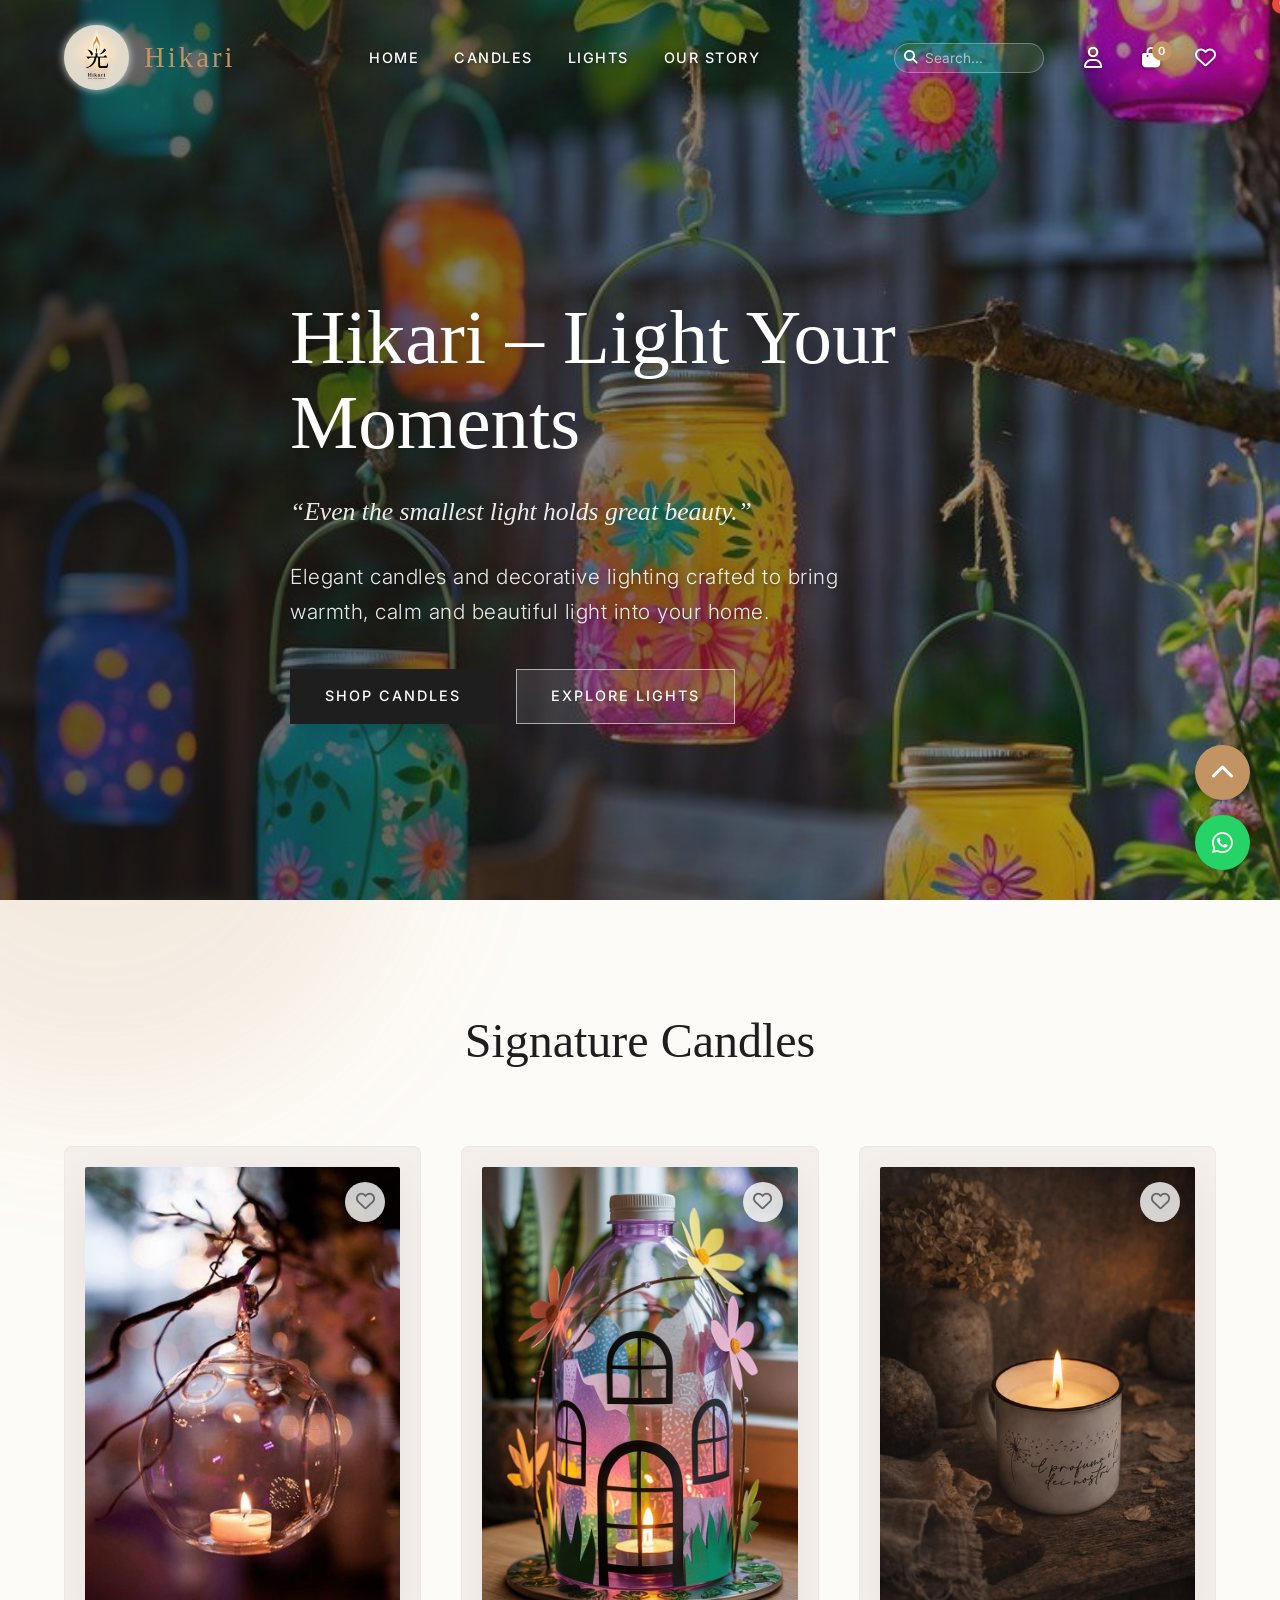
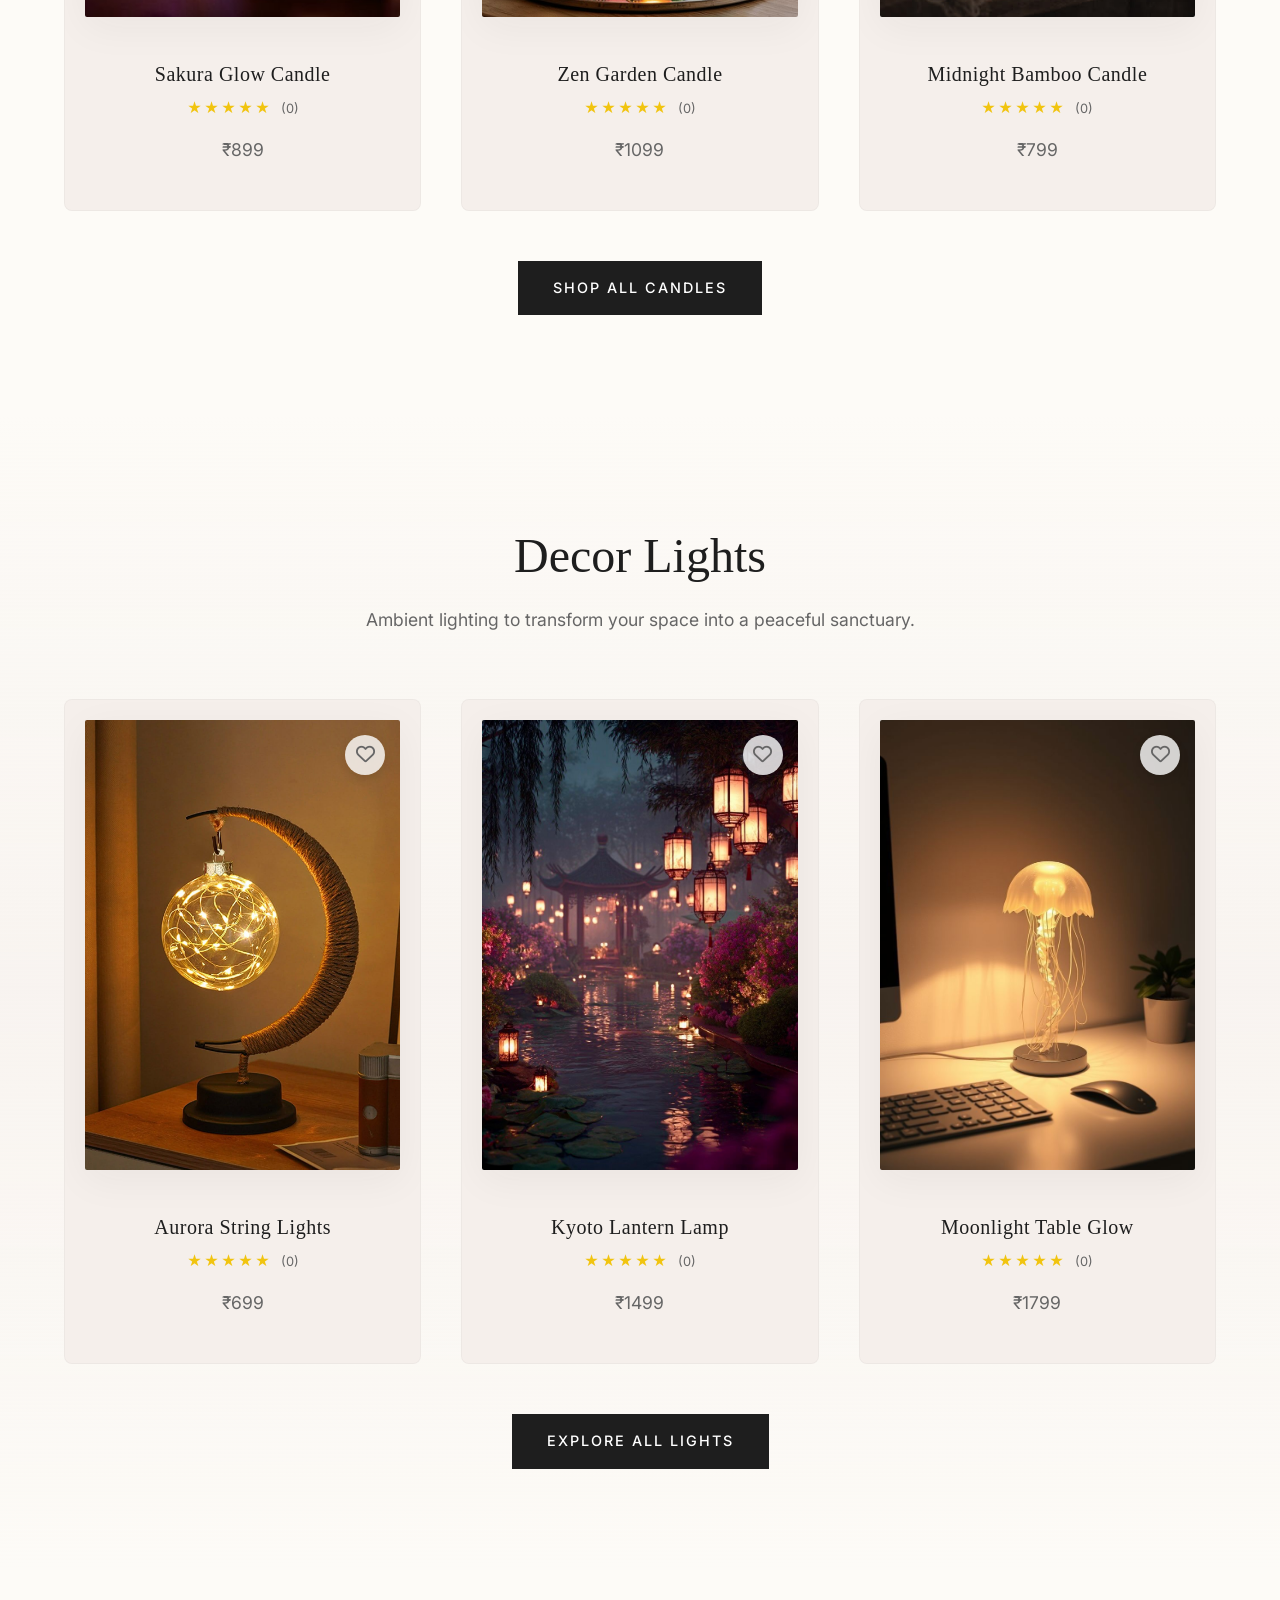
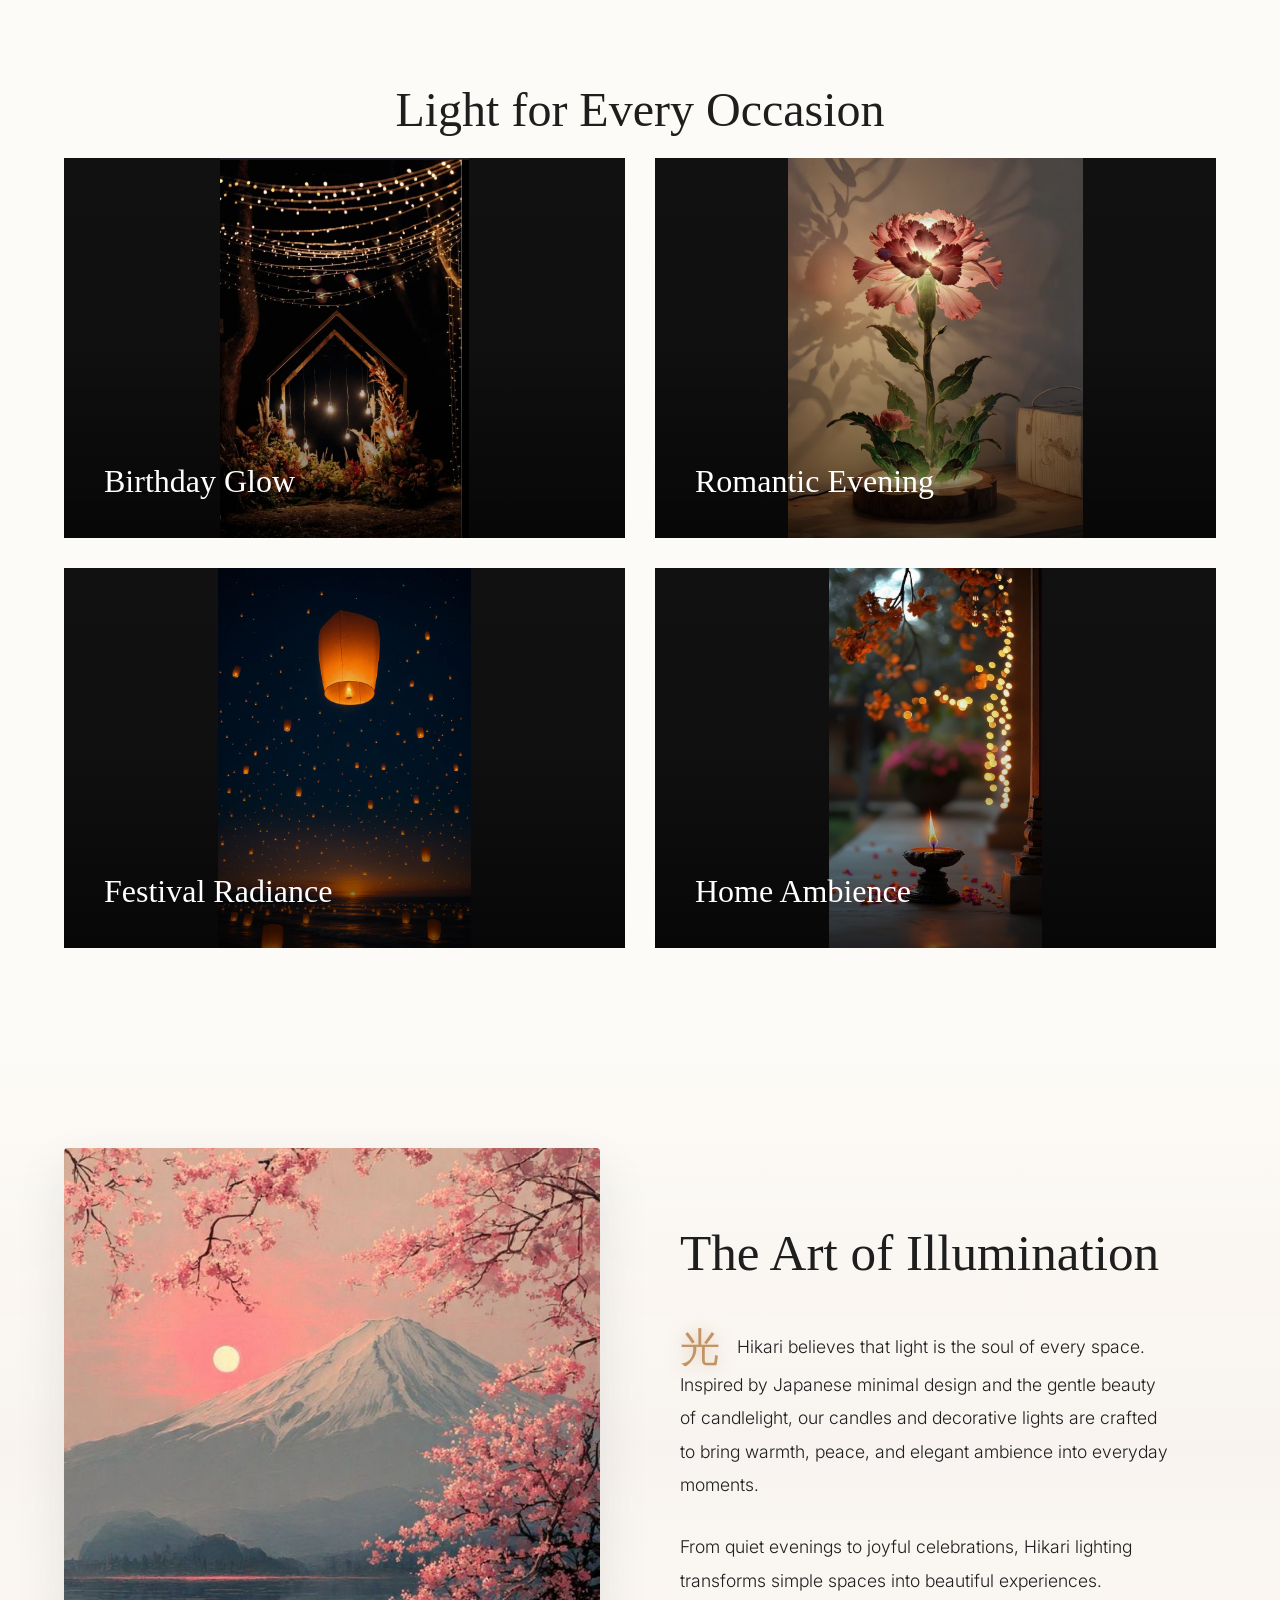
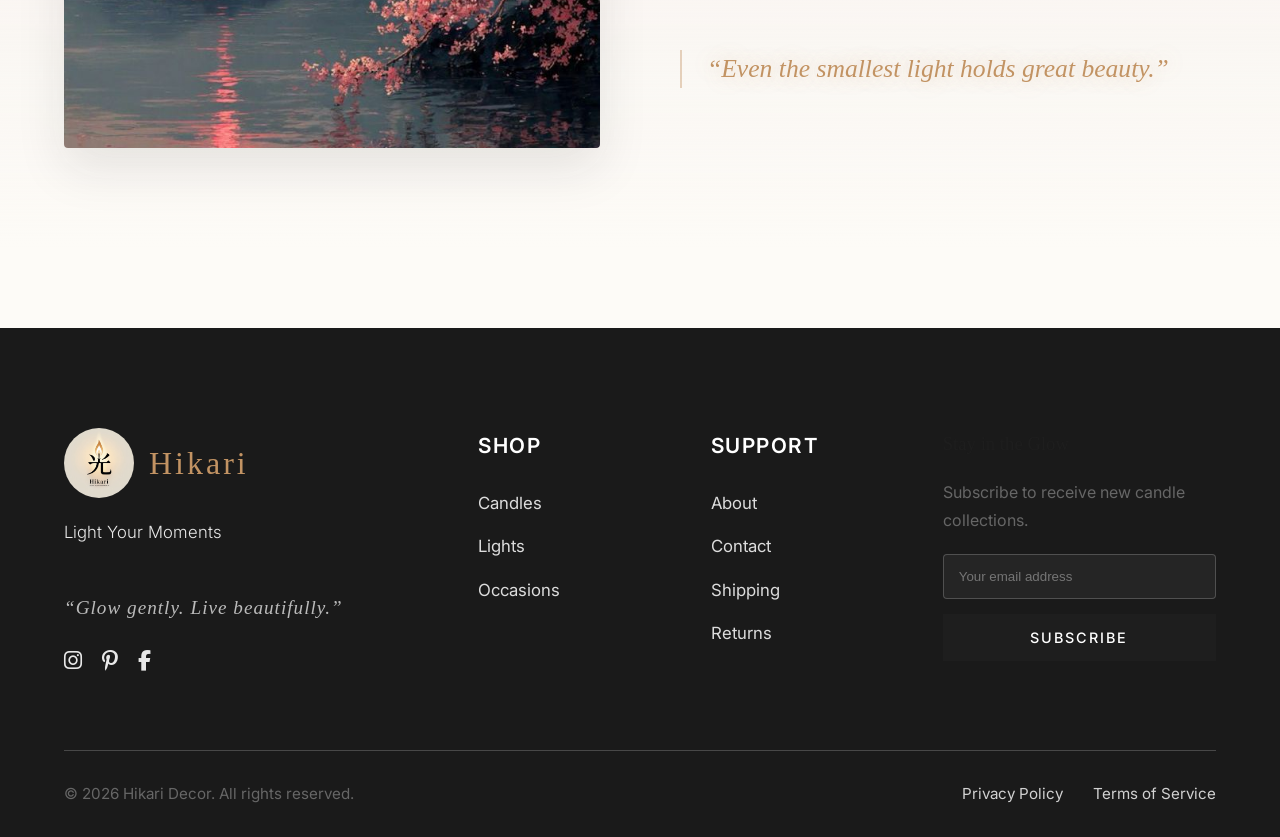
==== commit ef76542c: "db connection corrected" ====
--- a/index.html
+++ b/index.html
@@ -26,26 +26,8 @@
                 <i class="fas fa-times"></i>
             </button>
         </div>
-        <div class="cart-items">
-            <!-- Example Items -->
-            <div class="cart-item">
-                <div class="item-details">
-                    <p class="item-name">Sakura Glow Candle</p>
-                    <p class="item-price">₹899</p>
-                </div>
-                <div class="item-qty">
-                    <span>1</span>
-                </div>
-            </div>
-            <div class="cart-item">
-                <div class="item-details">
-                    <p class="item-name">Aurora String Lights</p>
-                    <p class="item-price">₹699</p>
-                </div>
-                <div class="item-qty">
-                    <span>1</span>
-                </div>
-            </div>
+        <div class="cart-items" id="cartItemsContainer">
+            <!-- Dynamically populated -->
         </div>
         <div class="cart-footer">
             <div class="cart-total">
@@ -75,17 +57,40 @@
                     style="font-family: var(--font-serif); font-size: 1.8rem; font-weight: 500; color: var(--gold-highlight); letter-spacing: 3px; position: relative; z-index: 2;">Hikari</span>
             </a>
             <ul class="nav-links">
-                <li><a href="#home">Home</a></li>
-                <li><a href="#candles">Candles</a></li>
-                <li><a href="#lights">Lights</a></li>
-                <li><a href="#occasions">Occasions</a></li>
-                <li><a href="#about">About</a></li>
-                <li><a href="#contact">Contact</a></li>
+                <li><a href="index.html">Home</a></li>
+                <li><a href="candles.html">Candles</a></li>
+                <li><a href="lights.html">Lights</a></li>
+                <li><a href="#about">Our Story</a></li>
             </ul>
             <div class="nav-icons">
-                <a href="#" aria-label="Cart" class="cart-icon">
+                <div class="search-container" style="display: inline-block; position: relative;">
+                    <input type="text" id="searchInput" class="search-input" placeholder="Search..." autocomplete="off">
+                    <i class="fas fa-search search-icon"></i>
+                </div>
+                <div class="user-menu-container" style="display: inline-block; position: relative; margin-left:15px; margin-right: 15px;">
+                    <a href="#" aria-label="Account" class="user-icon" id="userIcon">
+                        <i class="far fa-user"></i>
+                    </a>
+                    <div class="user-dropdown" id="userDropdown">
+                        <ul id="loggedOutMenu">
+                            <li><a href="#" id="openLogin">Login</a></li>
+                            <li><a href="#" id="openRegister">Register</a></li>
+                        </ul>
+                        <ul id="loggedInMenu" style="display: none;">
+                            <li><span id="userNameDisplay" class="dropdown-header"></span></li>
+                            <li><a href="#" id="openOrders">My Orders</a></li>
+                            <li id="adminLinkContainer" style="display:none;"><a href="#" id="openAdmin">Admin Panel</a></li>
+                            <li><a href="#" id="logoutBtn" style="color:#d9534f;">Logout</a></li>
+                        </ul>
+                    </div>
+                </div>
+                <a href="#" aria-label="Cart" class="cart-icon" id="cartOpenBtn">
                     <i class="fas fa-shopping-bag"></i>
-                    <span class="cart-count">2</span>
+                    <span class="cart-count" id="cartBadge">0</span>
+                </a>
+                <a href="#" aria-label="Wishlist" class="wishlist-nav-icon" id="wishlistOpenBtn" style="margin-left: 10px; font-size: 1.3rem;">
+                    <i class="far fa-heart"></i>
+                    <span class="cart-count" id="wishlistBadge" style="background:#e74c3c;">0</span>
                 </a>
                 <button class="mobile-menu-btn" aria-label="Toggle Menu">
                     <i class="fas fa-bars"></i>
@@ -105,8 +110,8 @@
             <p class="hero-subtitle">Elegant candles and decorative lighting crafted to bring warmth, calm and beautiful
                 light into your home.</p>
             <div class="hero-actions">
-                <a href="#candles" class="btn btn-primary btn-glow">Shop Candles</a>
-                <a href="#lights" class="btn btn-outline btn-glass">Explore Lights</a>
+                <a href="candles.html" class="btn btn-primary btn-glow">Shop Candles</a>
+                <a href="lights.html" class="btn btn-outline btn-glass">Explore Lights</a>
             </div>
         </div>
     </section>
@@ -114,43 +119,15 @@
     <!-- Candles Section -->
     <section id="candles" class="products section-padding">
         <div class="container">
-            <div class="section-header text-center block-header">
+            <div class="section-header text-center block-header" style="position: relative;">
                 <h2 class="section-title">Signature Candles</h2>
-            </div>
-            <div class="product-grid columns-3">
-                <!-- Product 1 -->
-                <div class="product-card luxury-card reveal">
-                    <div class="product-img-wrap">
-                        <div class="product-img" style="background-image: url('images/candles/c1.jpg');"></div>
-                    </div>
-                    <div class="product-info">
-                        <h3 class="product-name">Sakura Glow Candle</h3>
-                        <p class="product-price">₹899</p>
-                        <button class="btn btn-outline btn-full add-to-cart">Add to Cart</button>
-                    </div>
-                </div>
-                <!-- Product 2 -->
-                <div class="product-card luxury-card reveal" style="transition-delay: 0.1s;">
-                    <div class="product-img-wrap">
-                        <div class="product-img" style="background-image: url('images/candles/c2.jpg');"></div>
-                    </div>
-                    <div class="product-info">
-                        <h3 class="product-name">Zen Garden Candle</h3>
-                        <p class="product-price">₹1099</p>
-                        <button class="btn btn-outline btn-full add-to-cart">Add to Cart</button>
-                    </div>
-                </div>
-                <!-- Product 3 -->
-                <div class="product-card luxury-card reveal" style="transition-delay: 0.2s;">
-                    <div class="product-img-wrap">
-                        <div class="product-img" style="background-image: url('images/candles/c3.jpg');"></div>
-                    </div>
-                    <div class="product-info">
-                        <h3 class="product-name">Midnight Bamboo Candle</h3>
-                        <p class="product-price">₹799</p>
-                        <button class="btn btn-outline btn-full add-to-cart">Add to Cart</button>
-                    </div>
-                </div>
+
+            </div>
+            <div class="product-grid columns-3" id="candles-grid">
+                <!-- Products dynamically loaded from products.js -->
+            </div>
+            <div class="text-center" style="margin-top: 50px;">
+                <a href="candles.html" class="btn btn-primary">Shop All Candles</a>
             </div>
         </div>
     </section>
@@ -158,44 +135,16 @@
     <!-- Lights Section -->
     <section id="lights" class="products section-padding alt-bg-gradient">
         <div class="container">
-            <div class="section-header text-center block-header">
+            <div class="section-header text-center block-header" style="position: relative;">
                 <h2 class="section-title">Decor Lights</h2>
                 <p class="section-desc">Ambient lighting to transform your space into a peaceful sanctuary.</p>
-            </div>
-            <div class="product-grid columns-3">
-                <!-- Product 1 -->
-                <div class="product-card luxury-card reveal">
-                    <div class="product-img-wrap">
-                        <div class="product-img" style="background-image: url('images/candles/c3.jpg');"></div>
-                    </div>
-                    <div class="product-info">
-                        <h3 class="product-name">Aurora String Lights</h3>
-                        <p class="product-price">₹699</p>
-                        <button class="btn btn-outline btn-full add-to-cart">Add to Cart</button>
-                    </div>
-                </div>
-                <!-- Product 2 -->
-                <div class="product-card luxury-card reveal" style="transition-delay: 0.1s;">
-                    <div class="product-img-wrap">
-                        <div class="product-img" style="background-image: url('images/lights/l1.jpg');"></div>
-                    </div>
-                    <div class="product-info">
-                        <h3 class="product-name">Kyoto Lantern Lamp</h3>
-                        <p class="product-price">₹1499</p>
-                        <button class="btn btn-outline btn-full add-to-cart">Add to Cart</button>
-                    </div>
-                </div>
-                <!-- Product 3 -->
-                <div class="product-card luxury-card reveal" style="transition-delay: 0.2s;">
-                    <div class="product-img-wrap">
-                        <div class="product-img" style="background-image: url('images/lights/l3.jpg');"></div>
-                    </div>
-                    <div class="product-info">
-                        <h3 class="product-name">Moonlight Table Glow</h3>
-                        <p class="product-price">₹1799</p>
-                        <button class="btn btn-outline btn-full add-to-cart">Add to Cart</button>
-                    </div>
-                </div>
+
+            </div>
+            <div class="product-grid columns-3" id="lights-grid">
+                <!-- Products dynamically loaded from products.js -->
+            </div>
+            <div class="text-center" style="margin-top: 50px;">
+                <a href="lights.html" class="btn btn-primary">Explore All Lights</a>
             </div>
         </div>
     </section>
@@ -207,33 +156,33 @@
 
             <div class="occasion-grid-4 reveal">
                 <!-- Card 1 -->
-                <div class="occasion-card">
-                    <img src="images/occasions/bd.jpg" class="occasion-img" alt="Birthday Glow">
+                <a href="candles.html" class="occasion-card">
+                    <img src="images/occasions/bd.jpg" class="occasion-img" alt="Birthday Glow" loading="lazy">
                     <div class="occasion-overlay">
                         <h4>Birthday Glow</h4>
                     </div>
-                </div>
+                </a>
                 <!-- Card 2 -->
-                <div class="occasion-card">
-                    <img src="images/occasions/r1.jpg" class="occasion-img" alt="Romantic Evening">
+                <a href="candles.html" class="occasion-card">
+                    <img src="images/occasions/r1.jpg" class="occasion-img" alt="Romantic Evening" loading="lazy">
                     <div class="occasion-overlay">
                         <h4>Romantic Evening</h4>
                     </div>
-                </div>
+                </a>
                 <!-- Card 3 -->
-                <div class="occasion-card">
-                    <img src="images/occasions/fs.jpg" class="occasion-img" alt="Festival Radiance">
+                <a href="lights.html" class="occasion-card">
+                    <img src="images/occasions/fs.jpg" class="occasion-img" alt="Festival Radiance" loading="lazy">
                     <div class="occasion-overlay">
                         <h4>Festival Radiance</h4>
                     </div>
-                </div>
+                </a>
                 <!-- Card 4 -->
-                <div class="occasion-card">
-                    <img src="images/occasions/hm.jpg" class="occasion-img" alt="Home Ambience">
+                <a href="lights.html" class="occasion-card">
+                    <img src="images/occasions/hm.jpg" class="occasion-img" alt="Home Ambience" loading="lazy">
                     <div class="occasion-overlay">
                         <h4>Home Ambience</h4>
                     </div>
-                </div>
+                </a>
             </div>
         </div>
     </section>
@@ -243,7 +192,7 @@
         <div class="container">
             <div class="about-grid">
                 <div class="about-img reveal">
-                    <img src="images/art.jpg" alt="Making of Hikari Candles">
+                    <img src="images/art.jpg" alt="Making of Hikari Candles" loading="lazy">
                 </div>
                 <div class="about-content reveal" style="transition-delay: 0.2s;">
                     <h2 class="section-title">The Art of Illumination</h2>
@@ -320,13 +269,145 @@
         </div>
     </footer>
 
+    <!-- Auth Modals -->
+    <div class="modal-overlay" id="loginModal">
+        <div class="modal-content luxury-card">
+            <button class="close-modal"><i class="fas fa-times"></i></button>
+            <h3 class="section-title text-center" style="font-size: 2rem;">Welcome Back</h3>
+            <form id="loginForm" class="auth-form">
+                <input type="email" id="loginEmail" placeholder="Email Address" required>
+                <input type="password" id="loginPassword" placeholder="Password" required>
+                <p id="loginError" class="error-msg"></p>
+                <button type="submit" class="btn btn-primary btn-full" style="margin-top:10px;">Login</button>
+                <p class="text-center" style="margin-top: 15px;">Don't have an account? <a href="#" id="switchToRegister" style="color: var(--gold-highlight);">Register</a></p>
+            </form>
+        </div>
+    </div>
+
+    <div class="modal-overlay" id="registerModal">
+        <div class="modal-content luxury-card">
+            <button class="close-modal"><i class="fas fa-times"></i></button>
+            <h3 class="section-title text-center" style="font-size: 2rem;">Create Account</h3>
+            <form id="registerForm" class="auth-form">
+                <input type="text" id="regName" placeholder="Full Name" required>
+                <input type="email" id="regEmail" placeholder="Email Address" required>
+                <input type="tel" id="regPhone" placeholder="Phone Number" required>
+                <textarea id="regAddress" placeholder="Delivery Address" required rows="2"></textarea>
+                <input type="password" id="regPassword" placeholder="Password" required>
+                <p id="regError" class="error-msg"></p>
+                <button type="submit" class="btn btn-primary btn-full" style="margin-top:10px;">Register</button>
+                <p class="text-center" style="margin-top: 15px;">Already have an account? <a href="#" id="switchToLogin" style="color: var(--gold-highlight);">Login</a></p>
+            </form>
+        </div>
+    </div>
+
+    <!-- Checkout Modal -->
+    <div class="modal-overlay" id="checkoutModal">
+        <div class="modal-content luxury-card" style="max-width: 600px;">
+            <button class="close-modal"><i class="fas fa-times"></i></button>
+            <h3 class="section-title text-center" style="font-size: 2rem;">Checkout</h3>
+            <div class="checkout-split">
+                <div class="checkout-form-area">
+                    <form id="checkoutForm" class="auth-form">
+                        <input type="text" id="chkName" placeholder="Full Name" required>
+                        <input type="tel" id="chkPhone" placeholder="Phone Number" required>
+                        <textarea id="chkAddress" placeholder="Delivery Address" required rows="3"></textarea>
+                        <button type="submit" class="btn btn-primary btn-full" style="margin-top:10px;">Place Order</button>
+                    </form>
+                </div>
+                <div class="checkout-summary-area" id="checkoutSummaryArea">
+                    <!-- dynamically populated -->
+                </div>
+            </div>
+        </div>
+    </div>
+
+    <!-- Admin Panel Modal -->
+    <div class="modal-overlay" id="adminModal">
+        <div class="modal-content luxury-card" style="max-width: 800px; max-height: 80vh; overflow-y: auto;">
+            <button class="close-modal"><i class="fas fa-times"></i></button>
+            <h3 class="section-title text-center" style="font-size: 2rem;">Admin Dashboard</h3>
+            <div class="admin-tabs">
+                <button class="admin-tab active" data-tab="users">Users (<span id="adminUserCount">0</span>)</button>
+                <button class="admin-tab" data-tab="orders">Orders</button>
+                <button class="admin-tab" data-tab="products">Products</button>
+            </div>
+            
+            <div class="admin-tab-content active" id="adminUsers">
+                <!-- dynamically populated -->
+            </div>
+            
+            <div class="admin-tab-content" id="adminOrders">
+                <!-- dynamically populated -->
+            </div>
+            
+            <div class="admin-tab-content" id="adminProducts">
+                <form id="adminAddProductForm" class="auth-form" style="margin-bottom: 20px; padding-bottom: 20px; border-bottom: 1px solid rgba(0,0,0,0.1);">
+                    <h4 style="margin-bottom: 10px;">Add New Product</h4>
+                    <input type="text" id="addProductName" placeholder="Product Name" required>
+                    <input type="number" id="addProductPrice" placeholder="Price (₹)" required>
+                    <select id="addProductCategory" style="padding: 12px 15px; border: 1px solid rgba(0,0,0,0.1); background: rgba(255,255,255,0.7); outline:none; border-radius:4px; width:100%; font-family:var(--font-sans);" required>
+                        <option value="candles">Candles</option>
+                        <option value="lights">Lights</option>
+                    </select>
+                    <input type="text" id="addProductImage" placeholder="Image URL (e.g. images/candles/c1.jpg)" required>
+                    <button type="submit" class="btn btn-primary" style="margin-top:10px;">Add Product</button>
+                </form>
+                <div id="adminProductsList">
+                    <!-- dynamically populated -->
+                </div>
+            </div>
+        </div>
+    </div>
+    
+    <!-- Profile / Orders Modal -->
+    <div class="modal-overlay" id="ordersModal">
+        <div class="modal-content luxury-card" style="max-width: 600px; max-height: 80vh; overflow-y: auto;">
+            <button class="close-modal"><i class="fas fa-times"></i></button>
+            <h3 class="section-title text-center" style="font-size: 2rem;">My Orders</h3>
+            <div id="userOrdersList">
+                <!-- dynamically populated -->
+            </div>
+        </div>
+    </div>
+
+    <!-- Quick View Modal -->
+    <div class="modal-overlay" id="quickViewModal">
+        <div class="modal-content luxury-card" style="max-width: 800px; padding: 0; overflow: hidden;">
+            <button class="close-modal" style="z-index: 10; background: rgba(255,255,255,0.7); border-radius: 50%; width: 35px; height: 35px; display: flex; align-items: center; justify-content: center;"><i class="fas fa-times"></i></button>
+            <div class="quick-view-split" style="display: grid; grid-template-columns: 1fr 1fr;">
+                <div class="qv-img-side" style="height: 100%; min-height: 400px; background-size: cover; background-position: center;" id="qvImage"></div>
+                <div class="qv-content-side" style="padding: 40px; display: flex; flex-direction: column; justify-content: center;">
+                    <h3 class="section-title" id="qvName" style="font-size: 2rem; margin-bottom: 5px;">Product</h3>
+                    <div class="product-rating" id="qvRating" style="margin-bottom: 15px;">
+                        <span class="stars">★★★★★</span> <span class="rating-count">(0)</span>
+                    </div>
+                    <p class="product-price" id="qvPrice" style="font-size: 1.4rem; color: var(--gold-highlight); margin-bottom: 20px;">₹0</p>
+                    <p id="qvDesc" style="color: var(--text-muted); line-height: 1.6; margin-bottom: 30px;">Description goes here.</p>
+                    <button class="btn btn-primary btn-full" id="qvAddToCartBtn">Add to Cart</button>
+                </div>
+            </div>
+        </div>
+    </div>
+    
+    <!-- Wishlist Modal -->
+    <div class="modal-overlay" id="wishlistModal">
+        <div class="modal-content luxury-card" style="max-width: 600px; max-height: 80vh; overflow-y: auto;">
+            <button class="close-modal"><i class="fas fa-times"></i></button>
+            <h3 class="section-title text-center" style="font-size: 2rem;">My Wishlist</h3>
+            <div id="wishlistContainer" style="margin-top: 20px;">
+                <!-- dynamically populated -->
+            </div>
+        </div>
+    </div>
+
     <!-- Floating Widgets -->
     <div class="floating-widgets">
         <button class="floating-btn back-to-top" id="backToTop" aria-label="Back to Top">
             <i class="fas fa-chevron-up"></i>
         </button>
-        <a href="https://wa.me/something" class="floating-btn whatsapp-btn" aria-label="Chat to Order"
-            title="Chat to Order">
+        <a href="https://wa.me/919999999999?text=Hello%20I%20am%20interested%20in%20Hikari%20candles" class="floating-btn whatsapp-btn" aria-label="Chat to Order"
+            title="Chat to Order" target="_blank">
             <i class="fab fa-whatsapp"></i>
             <span class="tooltip">Chat to Order</span>
         </a>
--- a/styles.css
+++ b/styles.css
@@ -513,8 +513,8 @@
    HERO SECTION
    ========================================= */
 .hero {
-    height: 100vh;
-    min-height: 700px;
+    min-height: 100vh;
+    height: auto;
     position: relative;
     display: flex;
     align-items: center;
@@ -621,8 +621,7 @@
 .product-img {
     width: 100%;
     height: 100%;
-    background-size: cover;
-    background-position: center;
+    object-fit: cover;
     transition: transform 1.2s cubic-bezier(0.25, 0.46, 0.45, 0.94);
 }
 
@@ -692,7 +691,10 @@
     height: 380px;
     overflow: hidden;
     cursor: pointer;
-}
+    display: block;
+    text-decoration: none;
+}
+
 
 .occasion-img {
     position: absolute;
@@ -1015,28 +1017,42 @@
     color: var(--text-dark);
 }
 
-.cart-items {
-    padding: 30px;
-    flex: 1;
-    overflow-y: auto;
+.product-card {
+    background: var(--bg-cream-darker);
+    border-radius: 8px;
+    padding: 20px;
     display: flex;
     flex-direction: column;
-    gap: 25px;
-}
-
-.cart-item {
-    display: flex;
-    justify-content: space-between;
-    align-items: center;
-    border-bottom: 1px solid rgba(0,0,0,0.05);
-    padding-bottom: 20px;
-}
-
-.item-name {
+    gap: 15px;
+    transition: all 0.4s cubic-bezier(0.165, 0.84, 0.44, 1);
+    border: 1px solid rgba(0, 0, 0, 0.03);
+}
+
+.product-card:hover {
+    transform: translateY(-10px);
+    box-shadow: 0 15px 30px rgba(0, 0, 0, 0.08);
+    border-color: var(--gold-highlight);
+}
+
+.product-name {
     font-family: var(--font-serif);
-    font-size: 1.1rem;
-    font-weight: 600;
+    font-size: 1.25rem;
     margin-bottom: 5px;
+    color: var(--text-dark);
+    transition: color 0.3s ease;
+}
+
+.product-card:hover .product-name {
+    color: var(--gold-highlight);
+}
+
+.btn-primary:hover, .btn-glow:hover {
+    box-shadow: 0 0 20px rgba(200, 162, 122, 0.3);
+}
+
+.wishlist-heart-btn:hover i {
+    transform: scale(1.2);
+    color: #e74c3c;
 }
 
 .item-price {
@@ -1229,9 +1245,597 @@
         grid-template-columns: 1fr;
     }
     .section-padding {
-        padding: 60px 0;
+        padding: 50px 20px; /* Maintain padding on small screens */
     }
     .hero-title {
         font-size: 2.5rem;
     }
 }
+
+/* =========================================
+   E-COMMERCE FUNCTIONALITY STYLES
+   ========================================= */
+
+/* Search Bar */
+.search-container {
+    display: flex;
+    align-items: center;
+    position: relative;
+}
+.search-input {
+    background: rgba(255, 255, 255, 0.1);
+    border: 1px solid rgba(255, 255, 255, 0.3);
+    border-radius: 20px;
+    padding: 6px 15px 6px 30px;
+    color: var(--white);
+    font-family: var(--font-sans);
+    font-size: 0.85rem;
+    width: 150px;
+    transition: all 0.3s ease;
+    outline: none;
+}
+@media (max-width: 768px) {
+    .search-input {
+        width: 120px;
+        padding-left: 25px;
+        background: transparent;
+        color: var(--text-dark);
+        border-color: rgba(0,0,0,0.1);
+    }
+    .search-icon {
+        color: var(--text-dark);
+    }
+    .user-menu-container .user-icon {
+        color: var(--text-dark);
+    }
+    .search-container {
+        margin: 10px 0;
+    }
+}
+.navbar.scrolled .search-input {
+    background: transparent;
+    border-color: rgba(0, 0, 0, 0.1);
+    color: var(--text-dark);
+}
+.search-input::placeholder {
+    color: rgba(255, 255, 255, 0.6);
+}
+.navbar.scrolled .search-input::placeholder {
+    color: rgba(0, 0, 0, 0.4);
+}
+.search-input:focus {
+    width: 200px;
+    border-color: var(--gold-highlight);
+    background: rgba(255, 255, 255, 0.2);
+}
+.navbar.scrolled .search-input:focus {
+    background: rgba(255, 255, 255, 0.8);
+}
+.search-icon {
+    position: absolute;
+    left: 10px;
+    top: 50%;
+    transform: translateY(-50%);
+    font-size: 0.85rem;
+    pointer-events: none;
+    color: var(--white);
+    transition: color 0.3s ease;
+}
+.navbar.scrolled .search-icon {
+    color: var(--text-dark);
+}
+
+/* User Menu */
+.user-menu-container {
+    position: relative;
+    z-index: 1000;
+}
+.user-dropdown {
+    position: absolute;
+    top: 100%;
+    right: -10px;
+    background: var(--bg-cream);
+    border: 1px solid rgba(0,0,0,0.05);
+    box-shadow: var(--shadow-hover);
+    border-radius: 4px;
+    width: 180px;
+    display: none;
+    flex-direction: column;
+    padding: 10px 0;
+    opacity: 0;
+    transform: translateY(10px);
+    transition: all 0.3s ease;
+}
+.user-menu-container:hover .user-dropdown,
+.user-dropdown.active {
+    display: flex;
+    opacity: 1;
+    transform: translateY(0);
+}
+.user-dropdown ul {
+    margin: 0; padding: 0;
+}
+.user-dropdown li {
+    list-style: none;
+}
+.user-dropdown a, .dropdown-header {
+    display: block;
+    padding: 10px 20px;
+    font-size: 0.95rem;
+    color: var(--text-dark) !important; /* Force dark text regardless of navbar state */
+    text-transform: none;
+    letter-spacing: 0.5px;
+    font-family: var(--font-sans);
+}
+.user-dropdown a::after {
+    display: none;
+}
+.user-dropdown a:hover {
+    background: rgba(200, 162, 122, 0.1);
+    color: var(--gold-highlight);
+    text-shadow: none;
+}
+.dropdown-header {
+    font-weight: 600;
+    border-bottom: 1px solid rgba(0,0,0,0.05);
+    margin-bottom: 5px;
+    padding-bottom: 10px;
+    color: var(--gold-highlight);
+}
+
+/* Modals */
+.modal-overlay {
+    position: fixed;
+    top: 0; left: 0; width: 100vw; height: 100vh;
+    background: rgba(0, 0, 0, 0.6);
+    backdrop-filter: blur(5px);
+    z-index: 10000;
+    display: flex;
+    justify-content: center;
+    align-items: center;
+    opacity: 0;
+    pointer-events: none;
+    transition: opacity 0.3s ease;
+}
+.modal-overlay.active {
+    opacity: 1;
+    pointer-events: auto;
+}
+.modal-content {
+    background: var(--bg-cream-darker);
+    padding: 40px;
+    border-radius: 8px;
+    width: 90%;
+    max-width: 450px;
+    position: relative;
+    box-shadow: 0 30px 100px rgba(0,0,0,0.3);
+    transform: translateY(20px);
+    transition: transform 0.3s ease;
+    z-index: 10001; /* Above overlay */
+    color: var(--text-dark); /* Ensure dark text */
+}
+.modal-content h3, .modal-content h4, .modal-content p {
+    color: var(--text-dark) !important;
+}
+.modal-content .section-title {
+    color: var(--text-dark);
+    margin-bottom: 25px;
+}
+@media (max-width: 576px) {
+    .modal-content {
+        padding: 30px 20px;
+    }
+}
+.modal-overlay.active .modal-content {
+    transform: translateY(0);
+}
+.close-modal {
+    position: absolute;
+    top: 15px; right: 15px;
+    background: none; border: none;
+    font-size: 1.5rem; color: var(--text-dark);
+    cursor: pointer; opacity: 0.6;
+    transition: opacity 0.3s ease;
+}
+.close-modal:hover {
+    opacity: 1;
+}
+
+/* Forms */
+.auth-form {
+    display: flex;
+    flex-direction: column;
+    gap: 15px;
+}
+.auth-form input, .auth-form textarea {
+    width: 100%;
+    padding: 14px 18px;
+    border: 1px solid rgba(0,0,0,0.15);
+    background: var(--white);
+    border-radius: 4px;
+    font-family: var(--font-sans);
+    color: var(--text-dark);
+    font-size: 1rem;
+    outline: none;
+    transition: all 0.3s ease;
+}
+.auth-form input::placeholder {
+    color: rgba(0, 0, 0, 0.4);
+}
+.auth-form input:focus {
+    border-color: var(--gold-highlight);
+    box-shadow: 0 0 10px rgba(194, 147, 99, 0.1);
+}
+.error-msg {
+    color: #d9534f;
+    font-size: 0.85rem;
+    margin: 0;
+    display: none;
+}
+
+/* Checkout Split */
+.checkout-split {
+    display: grid;
+    grid-template-columns: 1fr 1fr;
+    gap: 30px;
+    margin-top: 20px;
+}
+@media (max-width: 768px) {
+    .checkout-split { grid-template-columns: 1fr; }
+}
+.checkout-summary-item {
+    display: flex;
+    justify-content: space-between;
+    font-size: 0.9rem;
+    margin-bottom: 10px;
+}
+.checkout-total {
+    border-top: 1px solid rgba(0,0,0,0.1);
+    padding-top: 10px;
+    margin-top: 10px;
+    font-weight: 600;
+    font-size: 1.1rem;
+    display: flex;
+    justify-content: space-between;
+}
+
+/* Admin Panel */
+.admin-tabs {
+    display: flex;
+    gap: 10px;
+    margin-bottom: 20px;
+    border-bottom: 1px solid rgba(0,0,0,0.1);
+}
+.admin-tab {
+    background: none; border: none;
+    padding: 10px 15px;
+    font-family: var(--font-sans);
+    font-weight: 500; text-transform: uppercase;
+    color: var(--text-muted); cursor: pointer;
+    border-bottom: 2px solid transparent;
+}
+.admin-tab.active {
+    color: var(--text-dark);
+    border-color: var(--gold-highlight);
+}
+@media (max-width: 576px) {
+    .admin-tabs {
+        flex-direction: column;
+        border-bottom: none;
+    }
+    .admin-tab {
+        border-bottom: 1px solid rgba(0,0,0,0.1);
+    }
+    .admin-tab.active {
+        border-bottom: 2px solid var(--gold-highlight);
+    }
+}
+.admin-tab-content {
+    display: none;
+}
+.admin-tab-content.active {
+    display: block;
+}
+.admin-list-item {
+    background: rgba(255,255,255,0.6);
+    padding: 15px; border-radius: 4px;
+    margin-bottom: 15px;
+    border: 1px solid rgba(0,0,0,0.05);
+}
+.admin-list-item h4 {
+    margin-bottom: 5px;
+    font-size: 1.1rem;
+}
+.admin-list-item p {
+    margin-bottom: 5px;
+    font-size: 0.9rem;
+    line-height: 1.4;
+}
+
+/* Cart Quantity controls */
+.cart-item {
+    display: flex;
+    align-items: center;
+    justify-content: space-between;
+    margin-bottom: 15px;
+    padding-bottom: 15px;
+    border-bottom: 1px solid rgba(0,0,0,0.05);
+}
+.qty-controls {
+    display: flex;
+    align-items: center;
+    gap: 10px;
+    background: rgba(0,0,0,0.05);
+    border-radius: 4px;
+    padding: 2px;
+}
+.qty-btn {
+    background: none; border: none;
+    width: 24px; height: 24px;
+    display: flex; justify-content: center; align-items: center;
+    cursor: pointer;
+    font-size: 0.9rem;
+}
+.qty-btn:hover {
+    color: var(--gold-highlight);
+}
+.remove-item {
+    background: none; border: none;
+    color: #d9534f; cursor: pointer;
+    font-size: 0.9rem;
+    margin-left: 10px;
+}
+
+/* Order block */
+.order-block {
+    background: rgba(255,255,255,0.6);
+    padding: 15px; border-radius: 4px;
+    margin-bottom: 15px;
+    border: 1px solid rgba(0,0,0,0.05);
+}
+.order-block h4 {
+    font-size: 1.1rem; margin-bottom: 10px; color: var(--gold-highlight);
+}
+.order-items-list {
+    font-size: 0.9rem; color: var(--text-dark); margin-bottom: 10px;
+}
+
+/* Phase 2: Wishlist Icons */
+.wishlist-heart-btn {
+    position: absolute;
+    top: 15px;
+    right: 15px;
+    background: rgba(255,255,255,0.8);
+    border: none;
+    border-radius: 50%;
+    width: 40px;
+    height: 40px;
+    display: flex;
+    justify-content: center;
+    align-items: center;
+    font-size: 1.2rem;
+    color: var(--text-muted);
+    cursor: pointer;
+    transition: all 0.3s ease;
+    z-index: 10;
+    box-shadow: 0 4px 10px rgba(0,0,0,0.1);
+}
+.wishlist-heart-btn:hover {
+    transform: scale(1.1);
+}
+.wishlist-heart-btn.active {
+    color: #e74c3c;
+}
+.wishlist-heart-btn.active i {
+    font-weight: 900; /* Solid awesome heart */
+}
+
+/* phase 2: Ratings */
+.product-rating {
+    margin-bottom: 15px;
+    color: #f1c40f; /* Gold for stars */
+    font-size: 0.9rem;
+    cursor: pointer;
+}
+.product-rating .rating-count {
+    color: var(--text-muted);
+    font-size: 0.8rem;
+    margin-left: 5px;
+}
+.product-rating .stars {
+    letter-spacing: 2px;
+}
+
+/* Phase 2: Filters Dropdown */
+.filter-dropdown-container {
+    position: absolute;
+    right: 0;
+    bottom: -10px; /* Aligns with section title baseline */
+}
+@media (max-width: 768px) {
+    .filter-dropdown-container {
+        position: static;
+        margin-top: 15px;
+    }
+}
+.product-filter {
+    padding: 8px 15px;
+    background: transparent;
+    border: 1px solid rgba(0,0,0,0.1);
+    border-radius: 20px;
+    font-family: var(--font-sans);
+    font-size: 0.9rem;
+    color: var(--text-dark);
+    outline: none;
+    cursor: pointer;
+    appearance: none;
+    -webkit-appearance: none;
+    background-image: url("data:image/svg+xml;charset=UTF-8,%3csvg xmlns='http://www.w3.org/2000/svg' viewBox='0 0 24 24' fill='none' stroke='currentColor' stroke-width='2' stroke-linecap='round' stroke-linejoin='round'%3e%3cpolyline points='6 9 12 15 18 9'%3e%3c/polyline%3e%3c/svg%3e");
+    background-repeat: no-repeat;
+    background-position: right 10px center;
+    background-size: 15px;
+    padding-right: 30px;
+}
+
+/* Phase 2: Quick View & Cursors */
+.quick-view-trigger {
+    cursor: pointer;
+    transition: color 0.3s ease;
+}
+.quick-view-trigger:hover {
+    color: var(--gold-highlight);
+}
+.product-img-wrap {
+    cursor: pointer; /* Suggests it's clickable for Quick View */
+}
+
+@media (max-width: 768px) {
+    .quick-view-split {
+        grid-template-columns: 1fr !important;
+    }
+    .qv-img-side {
+        min-height: 250px !important;
+    }
+    .qv-content-side {
+        padding: 20px !important;
+    }
+}
+
+/* =========================================
+   RESPONSIVE MEDIA QUERIES (PHASE 3)
+   ========================================= */
+
+/* Tablets & Small Laptops */
+@media (max-width: 1024px) {
+    :root {
+        --section-padding: 80px 0;
+    }
+    
+    .columns-3 {
+        grid-template-columns: repeat(2, 1fr);
+        gap: 30px;
+    }
+    
+    .hero-title {
+        font-size: 3.5rem;
+    }
+    
+    .about-grid {
+        gap: 40px;
+    }
+}
+
+/* Mobile Devices (Tablets Portrait) */
+@media (max-width: 768px) {
+    .nav-links {
+        display: none; /* Handled by JS toggle */
+    }
+    
+    .mobile-menu-btn {
+        display: block;
+    }
+    
+    .hero-title {
+        font-size: 2.8rem;
+    }
+    
+    .hero-subtitle {
+        font-size: 1.1rem;
+    }
+    
+    .about-grid {
+        grid-template-columns: 1fr;
+    }
+    
+    .about-img {
+        min-height: 400px;
+    }
+    
+    .occasion-grid-4 {
+        grid-template-columns: 1fr;
+    }
+    
+    .modal-content {
+        width: 95%;
+        margin: 10px auto;
+        padding: 30px 20px;
+        max-height: 95vh;
+        overflow-y: auto;
+    }
+    
+    .quick-view-split {
+        grid-template-columns: 1fr;
+    }
+    
+    .qv-img-side {
+        min-height: 300px;
+    }
+    
+    .checkout-split {
+        grid-template-columns: 1fr;
+    }
+
+    .occasion-card {
+        height: 300px;
+    }
+}
+
+/* Phones */
+@media (max-width: 480px) {
+    .columns-3 {
+        grid-template-columns: 1fr;
+    }
+    
+    .hero-title {
+        font-size: 2.2rem;
+    }
+    
+    .section-title {
+        font-size: 2.2rem;
+    }
+    
+    .nav-logo-img {
+        height: 50px;
+    }
+    
+    .navbar.scrolled .nav-logo-img {
+        height: 45px;
+    }
+    
+    .hero-actions {
+        flex-direction: column;
+        gap: 15px;
+    }
+    
+    .btn {
+        width: 100%;
+        text-align: center;
+    }
+}
+
+/* Touch-friendly active states */
+@media (hover: none) {
+    .btn:active, .product-card:active {
+        background: rgba(200, 162, 122, 0.1);
+        transform: scale(0.98);
+    }
+    .wishlist-heart-btn:active i {
+        transform: scale(1.3);
+        color: #e74c3c;
+    }
+}
+
+/* Modal Scroll & Fit Fix */
+.modal-content {
+    max-height: 90vh;
+    overflow-y: auto;
+    -webkit-overflow-scrolling: touch;
+}
+
+.auth-form input, .auth-form textarea, .auth-form select {
+    font-size: 16px; /* Prevents iOS auto-zoom */
+}
+
+.close-modal {
+    padding: 10px; /* Larger tap area */
+}
